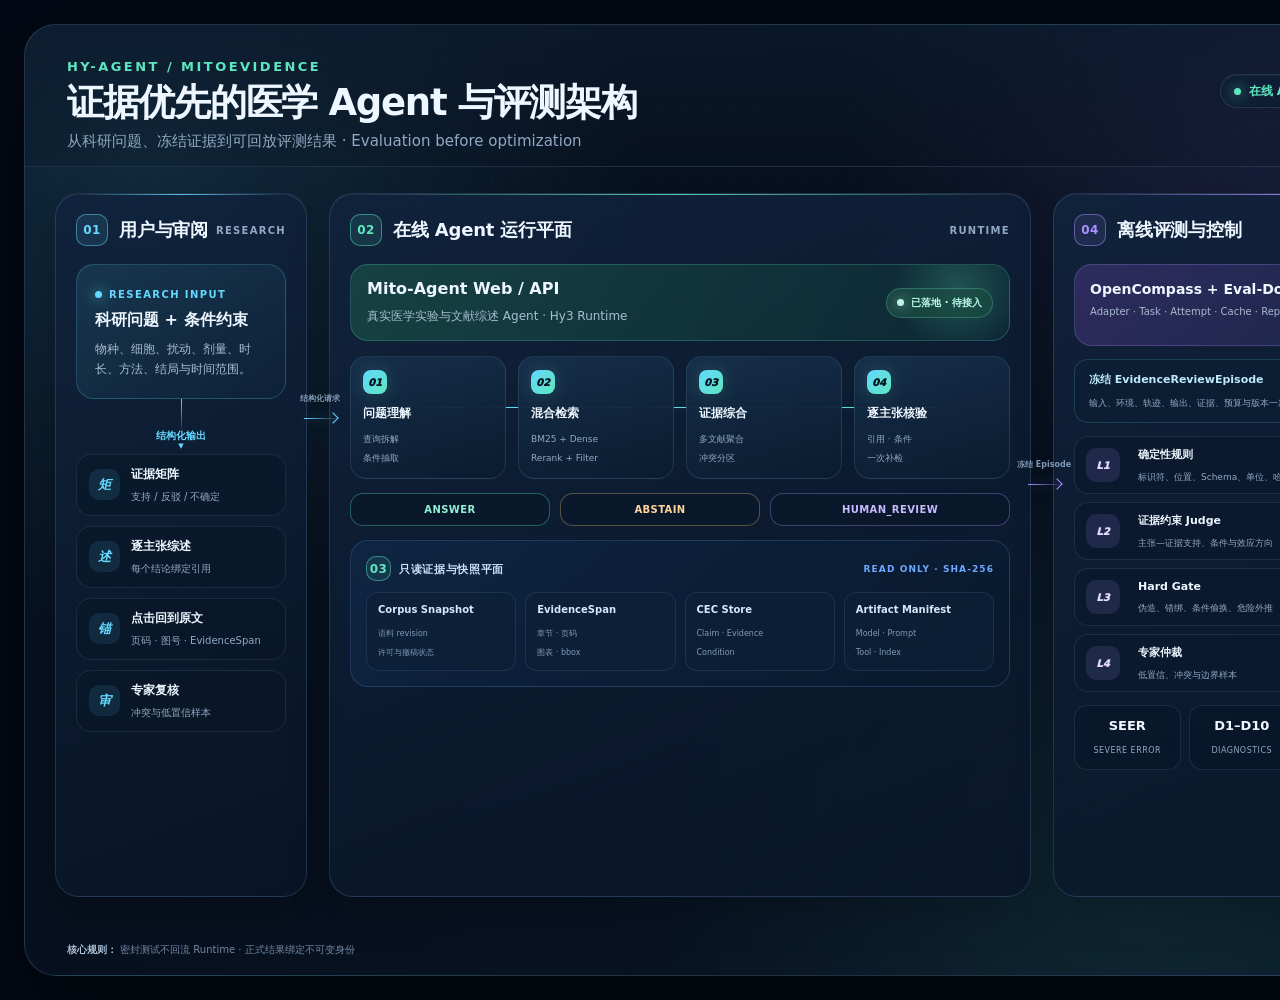
==== assets/mitoevidence-architecture.html @ 4357b8c9 "docs: redesign architecture visual and condense delivery plan" ====
<!doctype html>
<html lang="zh-CN">
<head>
  <meta charset="utf-8" />
  <meta name="viewport" content="width=device-width, initial-scale=1" />
  <title>MitoEvidence Architecture</title>
  <style>
    :root {
      --bg: #06101f;
      --panel: rgba(14, 29, 52, .88);
      --panel-strong: rgba(17, 37, 65, .96);
      --line: rgba(160, 191, 232, .16);
      --text: #eef7ff;
      --muted: #91a9c4;
      --cyan: #64d8ff;
      --blue: #6ea8ff;
      --mint: #5ee6be;
      --violet: #a990ff;
      --amber: #ffc778;
      --rose: #ff8ca1;
    }

    * { box-sizing: border-box; }

    html, body {
      width: 100%;
      min-width: 1200px;
      min-height: 900px;
      margin: 0;
      color: var(--text);
      background: #030914;
      font-family: Inter, ui-sans-serif, system-ui, -apple-system, BlinkMacSystemFont,
        "Segoe UI", "Microsoft YaHei", "PingFang SC", sans-serif;
    }

    body {
      display: grid;
      place-items: center;
      padding: 24px;
    }

    .canvas {
      position: relative;
      width: 1552px;
      height: 952px;
      overflow: hidden;
      border: 1px solid rgba(150, 192, 235, .18);
      border-radius: 32px;
      background:
        radial-gradient(circle at 8% 12%, rgba(90, 220, 255, .12), transparent 30%),
        radial-gradient(circle at 80% 8%, rgba(160, 129, 255, .13), transparent 28%),
        radial-gradient(circle at 72% 92%, rgba(72, 220, 175, .09), transparent 34%),
        linear-gradient(145deg, #071323 0%, #07101e 48%, #091628 100%);
      box-shadow: 0 32px 90px rgba(0, 0, 0, .52), inset 0 1px 0 rgba(255,255,255,.04);
      isolation: isolate;
    }

    .canvas::before {
      position: absolute;
      inset: 0;
      z-index: -1;
      content: "";
      opacity: .35;
      background-image: radial-gradient(rgba(157, 191, 225, .22) .8px, transparent .8px);
      background-size: 24px 24px;
      mask-image: linear-gradient(to bottom, black, transparent 88%);
    }

    .topbar {
      height: 142px;
      padding: 34px 42px 26px;
      display: flex;
      align-items: flex-start;
      justify-content: space-between;
      border-bottom: 1px solid rgba(151, 188, 228, .13);
      background: linear-gradient(180deg, rgba(12, 26, 46, .72), rgba(7, 16, 29, .22));
    }

    .eyebrow {
      margin-bottom: 8px;
      color: var(--mint);
      font-size: 13px;
      font-weight: 800;
      letter-spacing: .19em;
      text-transform: uppercase;
    }

    h1 {
      margin: 0;
      font-size: 37px;
      line-height: 1.12;
      letter-spacing: -.035em;
    }

    .subtitle {
      margin-top: 9px;
      color: var(--muted);
      font-size: 15px;
    }

    .header-meta {
      display: flex;
      align-items: center;
      gap: 10px;
      padding-top: 15px;
    }

    .chip {
      display: inline-flex;
      align-items: center;
      gap: 8px;
      height: 34px;
      padding: 0 13px;
      border: 1px solid rgba(142, 184, 225, .17);
      border-radius: 999px;
      color: #c6d7e9;
      background: rgba(14, 31, 54, .68);
      font-size: 12px;
      font-weight: 700;
      box-shadow: inset 0 1px 0 rgba(255,255,255,.04);
    }

    .dot {
      width: 7px;
      height: 7px;
      border-radius: 50%;
      background: currentColor;
      box-shadow: 0 0 14px currentColor;
    }

    .layout {
      position: relative;
      display: grid;
      grid-template-columns: 252px 702px 492px;
      gap: 22px;
      height: 740px;
      padding: 26px 30px 0;
    }

    .plane {
      position: relative;
      min-width: 0;
      height: 704px;
      padding: 20px;
      border: 1px solid rgba(150, 191, 233, .16);
      border-radius: 24px;
      background: linear-gradient(160deg, rgba(17, 35, 61, .9), rgba(9, 22, 40, .82));
      box-shadow: inset 0 1px 0 rgba(255,255,255,.04), 0 18px 40px rgba(0,0,0,.18);
    }

    .plane::before {
      position: absolute;
      top: 0;
      left: 22px;
      right: 22px;
      height: 1px;
      content: "";
      background: linear-gradient(90deg, transparent, var(--accent), transparent);
      opacity: .85;
    }

    .plane-head {
      display: flex;
      align-items: center;
      justify-content: space-between;
      margin-bottom: 18px;
    }

    .plane-title {
      display: flex;
      align-items: center;
      gap: 11px;
    }

    .plane-no {
      display: grid;
      place-items: center;
      width: 32px;
      height: 32px;
      border: 1px solid color-mix(in srgb, var(--accent) 48%, transparent);
      border-radius: 10px;
      color: var(--accent);
      background: color-mix(in srgb, var(--accent) 10%, transparent);
      font-size: 12px;
      font-weight: 900;
      letter-spacing: .03em;
    }

    .plane h2 {
      margin: 0;
      font-size: 18px;
      letter-spacing: -.01em;
    }

    .plane-label {
      color: var(--muted);
      font-size: 10px;
      font-weight: 800;
      letter-spacing: .13em;
      text-transform: uppercase;
    }

    .user-plane { --accent: var(--cyan); }
    .runtime-plane { --accent: var(--mint); }
    .eval-plane { --accent: var(--violet); }

    .question-card {
      padding: 18px;
      border: 1px solid rgba(101, 215, 255, .22);
      border-radius: 18px;
      background: linear-gradient(145deg, rgba(29, 68, 91, .62), rgba(14, 35, 57, .68));
    }

    .mini-label {
      display: inline-flex;
      align-items: center;
      gap: 7px;
      margin-bottom: 10px;
      color: var(--cyan);
      font-size: 10px;
      font-weight: 900;
      letter-spacing: .14em;
      text-transform: uppercase;
    }

    .question-card h3,
    .banner h3 {
      margin: 0 0 8px;
      font-size: 16px;
    }

    .question-card p,
    .banner p {
      margin: 0;
      color: #a9bdd1;
      font-size: 12px;
      line-height: 1.7;
    }

    .down-flow {
      display: flex;
      flex-direction: column;
      align-items: center;
      height: 55px;
      color: var(--cyan);
      font-size: 10px;
      font-weight: 800;
    }

    .down-flow::before {
      width: 1px;
      height: 35px;
      content: "";
      background: linear-gradient(var(--cyan), rgba(100,216,255,.12));
    }

    .down-flow::after {
      content: "▼";
      transform: translateY(-3px) scale(.7);
    }

    .review-list {
      display: grid;
      gap: 10px;
    }

    .review-item {
      display: flex;
      align-items: center;
      gap: 11px;
      min-height: 60px;
      padding: 11px 12px;
      border: 1px solid rgba(145, 179, 213, .13);
      border-radius: 15px;
      background: rgba(8, 22, 39, .55);
    }

    .review-icon {
      display: grid;
      place-items: center;
      flex: 0 0 31px;
      width: 31px;
      height: 31px;
      border-radius: 10px;
      color: var(--cyan);
      background: rgba(100, 216, 255, .1);
      font-size: 13px;
      font-weight: 900;
    }

    .review-item strong {
      display: block;
      margin-bottom: 2px;
      font-size: 12px;
    }

    .review-item span {
      color: var(--muted);
      font-size: 10px;
    }

    .banner {
      position: relative;
      display: flex;
      align-items: center;
      justify-content: space-between;
      min-height: 76px;
      padding: 14px 16px;
      overflow: hidden;
      border: 1px solid rgba(92, 230, 189, .23);
      border-radius: 18px;
      background: linear-gradient(120deg, rgba(26, 80, 71, .7), rgba(14, 43, 55, .72));
    }

    .banner::after {
      position: absolute;
      top: -45px;
      right: -20px;
      width: 140px;
      height: 140px;
      border-radius: 50%;
      content: "";
      background: radial-gradient(circle, rgba(94, 230, 190, .22), transparent 66%);
    }

    .status {
      position: relative;
      z-index: 1;
      display: inline-flex;
      align-items: center;
      gap: 7px;
      padding: 7px 10px;
      border: 1px solid rgba(119, 244, 207, .25);
      border-radius: 999px;
      color: #baf8e5;
      background: rgba(28, 78, 65, .64);
      font-size: 10px;
      font-weight: 800;
    }

    .pipeline {
      position: relative;
      display: grid;
      grid-template-columns: repeat(4, 1fr);
      gap: 12px;
      margin-top: 15px;
    }

    .pipeline::before {
      position: absolute;
      top: 51px;
      left: 11%;
      right: 11%;
      height: 1px;
      z-index: 0;
      content: "";
      background: linear-gradient(90deg, var(--cyan), var(--mint));
      box-shadow: 0 0 12px rgba(94, 230, 190, .25);
    }

    .step {
      position: relative;
      z-index: 1;
      min-height: 106px;
      padding: 13px 12px;
      border: 1px solid rgba(143, 187, 220, .15);
      border-radius: 16px;
      background: linear-gradient(165deg, rgba(23, 47, 75, .96), rgba(10, 28, 47, .98));
      text-align: left;
    }

    .step-no {
      display: grid;
      place-items: center;
      width: 24px;
      height: 24px;
      margin-bottom: 11px;
      border-radius: 8px;
      color: #051522;
      background: linear-gradient(135deg, var(--cyan), var(--mint));
      font-size: 10px;
      font-weight: 950;
      box-shadow: 0 0 18px rgba(94, 230, 190, .2);
    }

    .step strong {
      display: block;
      margin-bottom: 5px;
      font-size: 12px;
    }

    .step span {
      color: var(--muted);
      font-size: 9px;
      line-height: 1.45;
    }

    .decision {
      display: grid;
      grid-template-columns: 1fr 1fr 1.2fr;
      gap: 10px;
      margin: 14px 0;
    }

    .decision-card {
      padding: 10px 11px;
      border: 1px solid rgba(144, 181, 217, .14);
      border-radius: 13px;
      color: #dceafb;
      background: rgba(8, 23, 40, .66);
      font-size: 10px;
      font-weight: 900;
      letter-spacing: .04em;
      text-align: center;
    }

    .decision-card.answer { border-color: rgba(94, 230, 190, .34); color: #93f1d3; }
    .decision-card.abstain { border-color: rgba(255, 199, 120, .32); color: #ffd59b; }
    .decision-card.review { border-color: rgba(169, 144, 255, .34); color: #c9b9ff; }

    .evidence-shelf {
      position: relative;
      padding: 15px;
      border: 1px solid rgba(111, 169, 255, .2);
      border-radius: 18px;
      background: linear-gradient(140deg, rgba(15, 38, 68, .88), rgba(9, 25, 45, .92));
    }

    .shelf-head {
      display: flex;
      align-items: center;
      justify-content: space-between;
      margin-bottom: 11px;
    }

    .shelf-head strong {
      color: #cfe2fa;
      font-size: 11px;
      letter-spacing: .06em;
    }

    .readonly {
      color: var(--blue);
      font-size: 9px;
      font-weight: 900;
      letter-spacing: .12em;
    }

    .evidence-grid {
      display: grid;
      grid-template-columns: repeat(4, 1fr);
      gap: 9px;
    }

    .evidence-item {
      min-height: 74px;
      padding: 11px;
      border: 1px solid rgba(114, 166, 236, .14);
      border-radius: 12px;
      background: rgba(14, 32, 55, .7);
    }

    .evidence-item b {
      display: block;
      margin-bottom: 6px;
      color: #d7e7fb;
      font-size: 10px;
    }

    .evidence-item span {
      color: #7f9ab7;
      font-size: 8px;
      line-height: 1.45;
    }

    .platform-banner {
      min-height: 82px;
      padding: 14px 15px;
      border: 1px solid rgba(169, 144, 255, .25);
      border-radius: 18px;
      background: linear-gradient(135deg, rgba(68, 52, 120, .6), rgba(23, 39, 69, .75));
    }

    .platform-banner .row {
      display: flex;
      align-items: center;
      justify-content: space-between;
      gap: 10px;
    }

    .platform-banner h3 {
      margin: 0 0 7px;
      font-size: 14px;
    }

    .platform-banner p {
      margin: 0;
      color: #a8b8ce;
      font-size: 10px;
    }

    .platform-status {
      padding: 6px 9px;
      border: 1px solid rgba(190, 174, 255, .25);
      border-radius: 999px;
      color: #d4caff;
      background: rgba(82, 61, 135, .45);
      font-size: 9px;
      font-weight: 900;
      white-space: nowrap;
    }

    .episode {
      position: relative;
      margin: 13px 0;
      padding: 12px 14px;
      border: 1px solid rgba(104, 216, 255, .18);
      border-radius: 14px;
      background: rgba(10, 30, 50, .7);
    }

    .episode strong {
      display: block;
      margin-bottom: 4px;
      color: #beeaff;
      font-size: 11px;
    }

    .episode span {
      color: var(--muted);
      font-size: 9px;
    }

    .layers {
      display: grid;
      gap: 8px;
    }

    .layer {
      display: grid;
      grid-template-columns: 42px 1fr auto;
      align-items: center;
      gap: 10px;
      min-height: 58px;
      padding: 9px 11px;
      border: 1px solid rgba(153, 180, 218, .13);
      border-radius: 14px;
      background: rgba(10, 25, 45, .7);
    }

    .layer-code {
      display: grid;
      place-items: center;
      width: 34px;
      height: 34px;
      border-radius: 10px;
      color: #e2d9ff;
      background: rgba(169, 144, 255, .13);
      font-size: 10px;
      font-weight: 950;
    }

    .layer strong {
      display: block;
      margin-bottom: 3px;
      font-size: 11px;
    }

    .layer span {
      color: var(--muted);
      font-size: 9px;
    }

    .layer-tag {
      color: #a990ff !important;
      font-size: 8px !important;
      font-weight: 900;
      letter-spacing: .08em;
      text-transform: uppercase;
    }

    .metrics {
      display: grid;
      grid-template-columns: repeat(4, 1fr);
      gap: 8px;
      margin-top: 13px;
    }

    .metric {
      padding: 12px 7px;
      border: 1px solid rgba(151, 189, 228, .13);
      border-radius: 13px;
      background: rgba(8, 22, 39, .62);
      text-align: center;
    }

    .metric b {
      display: block;
      margin-bottom: 5px;
      color: #f1f7ff;
      font-size: 13px;
    }

    .metric span {
      color: var(--muted);
      font-size: 8px;
      text-transform: uppercase;
      letter-spacing: .06em;
    }

    .bridge {
      position: absolute;
      z-index: 4;
      width: 32px;
      height: 1px;
      background: linear-gradient(90deg, var(--bridge), rgba(255,255,255,.08));
      box-shadow: 0 0 12px color-mix(in srgb, var(--bridge) 42%, transparent);
    }

    .bridge::after {
      position: absolute;
      top: -4px;
      right: -1px;
      width: 7px;
      height: 7px;
      content: "";
      border-top: 1px solid var(--bridge);
      border-right: 1px solid var(--bridge);
      transform: rotate(45deg);
    }

    .bridge span {
      position: absolute;
      top: -25px;
      left: 50%;
      color: #8199b4;
      font-size: 8px;
      font-weight: 800;
      white-space: nowrap;
      transform: translateX(-50%);
    }

    .bridge-a { --bridge: var(--cyan); left: 279px; top: 251px; }
    .bridge-b { --bridge: var(--violet); left: 1003px; top: 317px; }

    .footer {
      position: absolute;
      left: 42px;
      right: 42px;
      bottom: 18px;
      display: flex;
      align-items: center;
      justify-content: space-between;
      color: #718aa6;
      font-size: 10px;
    }

    .footer strong { color: #abc1d8; font-weight: 800; }
  </style>
</head>
<body>
  <section class="canvas" aria-label="MitoEvidence 四平面总体架构图">
    <header class="topbar">
      <div>
        <div class="eyebrow">Hy-Agent / MitoEvidence</div>
        <h1>证据优先的医学 Agent 与评测架构</h1>
        <div class="subtitle">从科研问题、冻结证据到可回放评测结果 · Evaluation before optimization</div>
      </div>
      <div class="header-meta" aria-label="架构图图例">
        <span class="chip" style="color: var(--mint)"><i class="dot"></i>在线 Agent</span>
        <span class="chip" style="color: var(--blue)"><i class="dot"></i>冻结证据</span>
        <span class="chip" style="color: var(--violet)"><i class="dot"></i>离线评估</span>
      </div>
    </header>

    <main class="layout">
      <section class="plane user-plane">
        <div class="plane-head">
          <div class="plane-title"><span class="plane-no">01</span><h2>用户与审阅</h2></div>
          <span class="plane-label">Research</span>
        </div>

        <article class="question-card">
          <div class="mini-label"><i class="dot"></i>Research Input</div>
          <h3>科研问题 + 条件约束</h3>
          <p>物种、细胞、扰动、剂量、时长、方法、结局与时间范围。</p>
        </article>

        <div class="down-flow">结构化输出</div>

        <div class="review-list">
          <article class="review-item"><i class="review-icon">矩</i><div><strong>证据矩阵</strong><span>支持 / 反驳 / 不确定</span></div></article>
          <article class="review-item"><i class="review-icon">述</i><div><strong>逐主张综述</strong><span>每个结论绑定引用</span></div></article>
          <article class="review-item"><i class="review-icon">锚</i><div><strong>点击回到原文</strong><span>页码 · 图号 · EvidenceSpan</span></div></article>
          <article class="review-item"><i class="review-icon">审</i><div><strong>专家复核</strong><span>冲突与低置信样本</span></div></article>
        </div>
      </section>

      <section class="plane runtime-plane">
        <div class="plane-head">
          <div class="plane-title"><span class="plane-no">02</span><h2>在线 Agent 运行平面</h2></div>
          <span class="plane-label">Runtime</span>
        </div>

        <article class="banner">
          <div><h3>Mito-Agent Web / API</h3><p>真实医学实验与文献综述 Agent · Hy3 Runtime</p></div>
          <span class="status"><i class="dot"></i>已落地 · 待接入</span>
        </article>

        <div class="pipeline">
          <article class="step"><i class="step-no">01</i><strong>问题理解</strong><span>查询拆解<br/>条件抽取</span></article>
          <article class="step"><i class="step-no">02</i><strong>混合检索</strong><span>BM25 + Dense<br/>Rerank + Filter</span></article>
          <article class="step"><i class="step-no">03</i><strong>证据综合</strong><span>多文献聚合<br/>冲突分区</span></article>
          <article class="step"><i class="step-no">04</i><strong>逐主张核验</strong><span>引用 · 条件<br/>一次补检</span></article>
        </div>

        <div class="decision">
          <div class="decision-card answer">ANSWER</div>
          <div class="decision-card abstain">ABSTAIN</div>
          <div class="decision-card review">HUMAN_REVIEW</div>
        </div>

        <section class="evidence-shelf">
          <div class="shelf-head"><strong><span class="plane-no" style="display:inline-grid;width:25px;height:25px;margin-right:8px">03</span>只读证据与快照平面</strong><span class="readonly">READ ONLY · SHA-256</span></div>
          <div class="evidence-grid">
            <article class="evidence-item"><b>Corpus Snapshot</b><span>语料 revision<br/>许可与撤稿状态</span></article>
            <article class="evidence-item"><b>EvidenceSpan</b><span>章节 · 页码<br/>图表 · bbox</span></article>
            <article class="evidence-item"><b>CEC Store</b><span>Claim · Evidence<br/>Condition</span></article>
            <article class="evidence-item"><b>Artifact Manifest</b><span>Model · Prompt<br/>Tool · Index</span></article>
          </div>
        </section>
      </section>

      <section class="plane eval-plane">
        <div class="plane-head">
          <div class="plane-title"><span class="plane-no">04</span><h2>离线评测与控制</h2></div>
          <span class="plane-label">Evaluation</span>
        </div>

        <article class="platform-banner">
          <div class="row"><h3>OpenCompass + Eval-Dominator</h3><span class="platform-status">平台已构建</span></div>
          <p>Adapter · Task · Attempt · Cache · Report</p>
        </article>

        <article class="episode"><strong>冻结 EvidenceReviewEpisode</strong><span>输入、环境、轨迹、输出、证据、预算与版本一次性封存</span></article>

        <div class="layers">
          <article class="layer"><i class="layer-code">L1</i><div><strong>确定性规则</strong><span>标识符、位置、Schema、单位、哈希</span></div><span class="layer-tag">Rules</span></article>
          <article class="layer"><i class="layer-code">L2</i><div><strong>证据约束 Judge</strong><span>主张—证据支持、条件与效应方向</span></div><span class="layer-tag">Judge</span></article>
          <article class="layer"><i class="layer-code">L3</i><div><strong>Hard Gate</strong><span>伪造、错绑、条件偷换、危险外推</span></div><span class="layer-tag">Gate</span></article>
          <article class="layer"><i class="layer-code">L4</i><div><strong>专家仲裁</strong><span>低置信、冲突与边界样本</span></div><span class="layer-tag">Expert</span></article>
        </div>

        <div class="metrics">
          <article class="metric"><b>SEER</b><span>Severe Error</span></article>
          <article class="metric"><b>D1–D10</b><span>Diagnostics</span></article>
          <article class="metric"><b>PASS</b><span>Gate Status</span></article>
          <article class="metric"><b>Cost</b><span>Token · Time</span></article>
        </div>
      </section>

      <div class="bridge bridge-a"><span>结构化请求</span></div>
      <div class="bridge bridge-b"><span>冻结 Episode</span></div>
    </main>

    <footer class="footer"><span><strong>核心规则：</strong> 密封测试不回流 Runtime · 正式结果绑定不可变身份</span><span>MitoEvidence Architecture · V1.1</span></footer>
  </section>
</body>
</html>
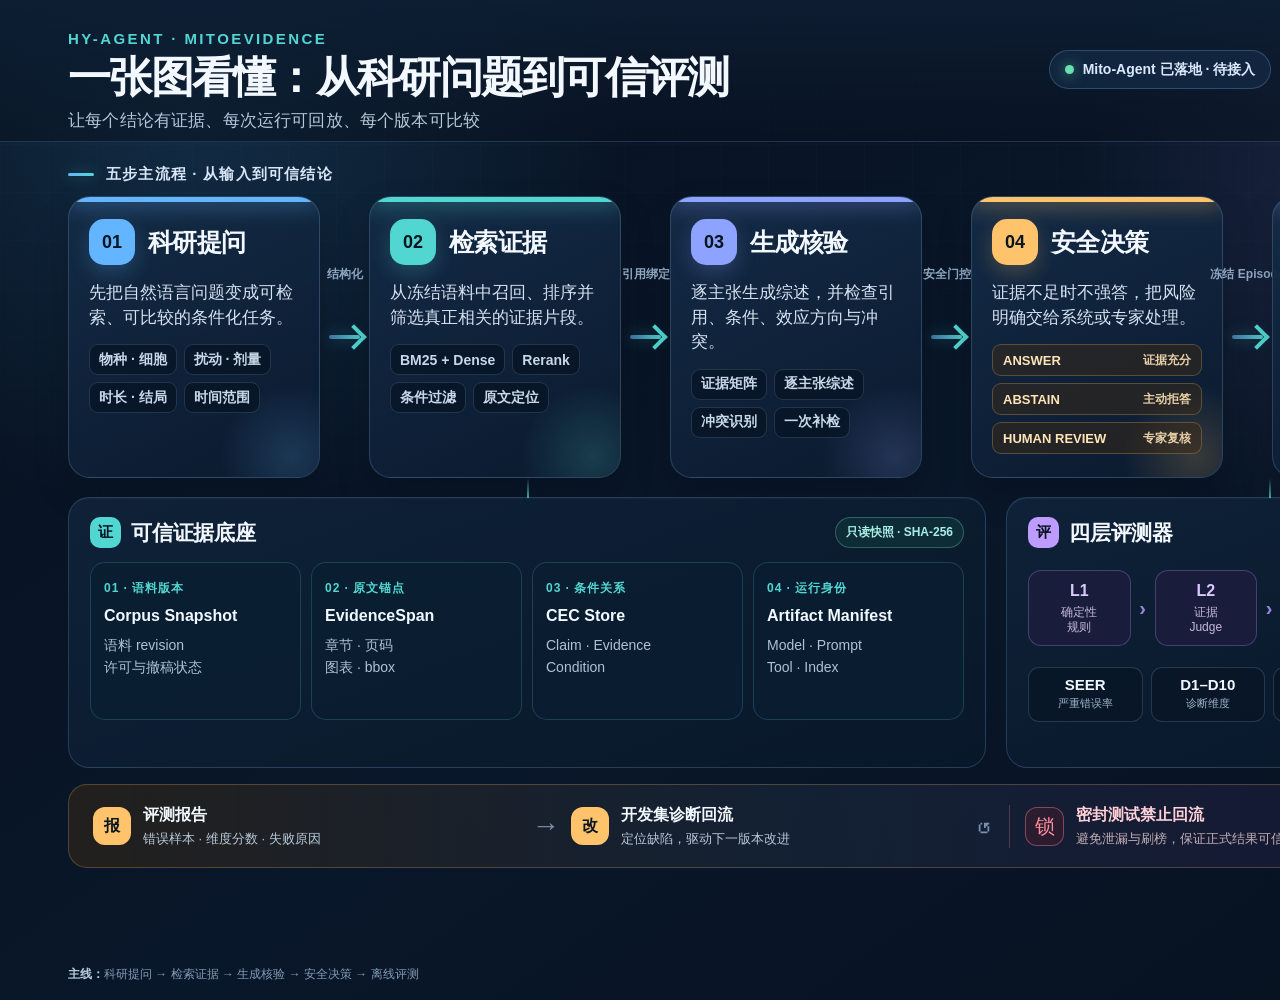
==== commit 26445d17: "docs: simplify architecture into a five-step visual flow" ====
--- a/assets/mitoevidence-architecture.html
+++ b/assets/mitoevidence-architecture.html
@@ -3,55 +3,45 @@
 <head>
   <meta charset="utf-8" />
   <meta name="viewport" content="width=device-width, initial-scale=1" />
-  <title>MitoEvidence Architecture</title>
+  <title>MitoEvidence 五步可信闭环</title>
   <style>
     :root {
-      --bg: #06101f;
-      --panel: rgba(14, 29, 52, .88);
-      --panel-strong: rgba(17, 37, 65, .96);
-      --line: rgba(160, 191, 232, .16);
-      --text: #eef7ff;
-      --muted: #91a9c4;
-      --cyan: #64d8ff;
-      --blue: #6ea8ff;
-      --mint: #5ee6be;
-      --violet: #a990ff;
-      --amber: #ffc778;
-      --rose: #ff8ca1;
+      --bg: #07111f;
+      --surface: #0d1c30;
+      --line: #27415f;
+      --text: #f3f8ff;
+      --muted: #b5c6da;
+      --blue: #64b5ff;
+      --cyan: #51d6d1;
+      --indigo: #8ea2ff;
+      --amber: #ffc46b;
+      --violet: #bd9bff;
+      --green: #68e0ad;
+      --danger: #ff8d9d;
     }
 
     * { box-sizing: border-box; }
 
-    html, body {
-      width: 100%;
-      min-width: 1200px;
-      min-height: 900px;
+    html,
+    body {
+      width: 1600px;
+      height: 1000px;
       margin: 0;
+      overflow: hidden;
       color: var(--text);
-      background: #030914;
-      font-family: Inter, ui-sans-serif, system-ui, -apple-system, BlinkMacSystemFont,
-        "Segoe UI", "Microsoft YaHei", "PingFang SC", sans-serif;
-    }
-
-    body {
-      display: grid;
-      place-items: center;
-      padding: 24px;
+      background: var(--bg);
+      font-family: "Segoe UI", "Microsoft YaHei", "PingFang SC", Arial, sans-serif;
     }
 
     .canvas {
       position: relative;
-      width: 1552px;
-      height: 952px;
+      width: 1600px;
+      height: 1000px;
       overflow: hidden;
-      border: 1px solid rgba(150, 192, 235, .18);
-      border-radius: 32px;
       background:
-        radial-gradient(circle at 8% 12%, rgba(90, 220, 255, .12), transparent 30%),
-        radial-gradient(circle at 80% 8%, rgba(160, 129, 255, .13), transparent 28%),
-        radial-gradient(circle at 72% 92%, rgba(72, 220, 175, .09), transparent 34%),
-        linear-gradient(145deg, #071323 0%, #07101e 48%, #091628 100%);
-      box-shadow: 0 32px 90px rgba(0, 0, 0, .52), inset 0 1px 0 rgba(255,255,255,.04);
+        radial-gradient(circle at 12% 8%, rgba(75, 183, 255, .17), transparent 26%),
+        radial-gradient(circle at 91% 20%, rgba(189, 155, 255, .13), transparent 23%),
+        linear-gradient(145deg, #07111f 0%, #09172a 52%, #07111f 100%);
       isolation: isolate;
     }
 
@@ -60,524 +50,396 @@
       inset: 0;
       z-index: -1;
       content: "";
-      opacity: .35;
-      background-image: radial-gradient(rgba(157, 191, 225, .22) .8px, transparent .8px);
-      background-size: 24px 24px;
-      mask-image: linear-gradient(to bottom, black, transparent 88%);
-    }
-
-    .topbar {
+      opacity: .2;
+      background-image:
+        linear-gradient(rgba(124, 162, 205, .12) 1px, transparent 1px),
+        linear-gradient(90deg, rgba(124, 162, 205, .12) 1px, transparent 1px);
+      background-size: 48px 48px;
+      mask-image: linear-gradient(to bottom, #000 0%, transparent 72%);
+    }
+
+    header {
       height: 142px;
-      padding: 34px 42px 26px;
+      padding: 30px 68px 24px;
       display: flex;
       align-items: flex-start;
       justify-content: space-between;
-      border-bottom: 1px solid rgba(151, 188, 228, .13);
-      background: linear-gradient(180deg, rgba(12, 26, 46, .72), rgba(7, 16, 29, .22));
+      border-bottom: 1px solid rgba(111, 151, 196, .2);
+      background: linear-gradient(180deg, rgba(13, 29, 50, .94), rgba(7, 17, 31, .55));
     }
 
     .eyebrow {
-      margin-bottom: 8px;
-      color: var(--mint);
-      font-size: 13px;
+      margin-bottom: 6px;
+      color: var(--cyan);
+      font-size: 15px;
       font-weight: 800;
-      letter-spacing: .19em;
-      text-transform: uppercase;
+      letter-spacing: .16em;
     }
 
     h1 {
       margin: 0;
-      font-size: 37px;
+      font-size: 43px;
       line-height: 1.12;
-      letter-spacing: -.035em;
+      letter-spacing: -.04em;
     }
 
     .subtitle {
-      margin-top: 9px;
+      margin-top: 8px;
       color: var(--muted);
+      font-size: 17px;
+      letter-spacing: .01em;
+    }
+
+    .status-group {
+      display: flex;
+      gap: 10px;
+      padding-top: 20px;
+    }
+
+    .status {
+      display: inline-flex;
+      align-items: center;
+      gap: 9px;
+      height: 39px;
+      padding: 0 15px;
+      border: 1px solid rgba(124, 165, 211, .3);
+      border-radius: 999px;
+      color: #dceaff;
+      background: rgba(18, 39, 65, .9);
+      font-size: 14px;
+      font-weight: 700;
+      white-space: nowrap;
+    }
+
+    .status i {
+      width: 9px;
+      height: 9px;
+      border-radius: 50%;
+      background: var(--green);
+      box-shadow: 0 0 14px rgba(104, 224, 173, .72);
+    }
+
+    main { padding: 18px 68px 0; }
+
+    .section-kicker {
+      display: flex;
+      align-items: center;
+      gap: 12px;
+      height: 29px;
+      color: #d8e6f7;
       font-size: 15px;
-    }
-
-    .header-meta {
-      display: flex;
-      align-items: center;
-      gap: 10px;
-      padding-top: 15px;
-    }
-
-    .chip {
+      font-weight: 800;
+      letter-spacing: .08em;
+    }
+
+    .section-kicker::before {
+      width: 26px;
+      height: 3px;
+      border-radius: 999px;
+      content: "";
+      background: linear-gradient(90deg, var(--blue), var(--cyan));
+      box-shadow: 0 0 15px rgba(81, 214, 209, .42);
+    }
+
+    .flow {
+      display: grid;
+      grid-template-columns: 252px 49px 252px 49px 252px 49px 252px 49px 252px;
+      align-items: stretch;
+      width: 1464px;
+      height: 282px;
+      margin-top: 7px;
+    }
+
+    .stage {
+      --accent: var(--blue);
+      position: relative;
+      min-width: 0;
+      overflow: hidden;
+      padding: 22px 20px 18px;
+      border: 1px solid rgba(120, 160, 204, .28);
+      border-radius: 22px;
+      background: linear-gradient(155deg, rgba(20, 43, 70, .97), rgba(11, 27, 47, .98));
+      box-shadow: 0 16px 35px rgba(0, 0, 0, .18), inset 0 1px 0 rgba(255, 255, 255, .05);
+    }
+
+    .stage::before {
+      position: absolute;
+      top: 0;
+      left: 0;
+      right: 0;
+      height: 5px;
+      content: "";
+      background: var(--accent);
+      box-shadow: 0 0 22px var(--accent);
+    }
+
+    .stage::after {
+      position: absolute;
+      right: -48px;
+      bottom: -55px;
+      width: 150px;
+      height: 150px;
+      border-radius: 50%;
+      content: "";
+      background: radial-gradient(circle, color-mix(in srgb, var(--accent) 18%, transparent), transparent 68%);
+    }
+
+    .stage-1 { --accent: var(--blue); }
+    .stage-2 { --accent: var(--cyan); }
+    .stage-3 { --accent: var(--indigo); }
+    .stage-4 { --accent: var(--amber); }
+    .stage-5 { --accent: var(--violet); }
+
+    .stage-head {
+      position: relative;
+      z-index: 1;
+      display: flex;
+      align-items: center;
+      gap: 13px;
+      margin-bottom: 16px;
+    }
+
+    .stage-no {
+      display: grid;
+      place-items: center;
+      flex: 0 0 46px;
+      width: 46px;
+      height: 46px;
+      border: 1px solid color-mix(in srgb, var(--accent) 62%, transparent);
+      border-radius: 15px;
+      color: #071421;
+      background: var(--accent);
+      font-size: 18px;
+      font-weight: 900;
+      box-shadow: 0 8px 20px color-mix(in srgb, var(--accent) 22%, transparent);
+    }
+
+    .stage h2 {
+      margin: 0;
+      font-size: 25px;
+      line-height: 1.16;
+      letter-spacing: -.025em;
+    }
+
+    .stage p {
+      position: relative;
+      z-index: 1;
+      min-height: 48px;
+      margin: 0 0 14px;
+      color: #d6e2f1;
+      font-size: 17px;
+      line-height: 1.45;
+    }
+
+    .tags {
+      position: relative;
+      z-index: 1;
+      display: flex;
+      flex-wrap: wrap;
+      gap: 7px;
+    }
+
+    .tag {
       display: inline-flex;
       align-items: center;
-      gap: 8px;
-      height: 34px;
-      padding: 0 13px;
-      border: 1px solid rgba(142, 184, 225, .17);
+      min-height: 31px;
+      padding: 5px 9px;
+      border: 1px solid rgba(145, 177, 211, .2);
+      border-radius: 9px;
+      color: #c8d8ea;
+      background: rgba(5, 18, 33, .64);
+      font-size: 14px;
+      font-weight: 650;
+    }
+
+    .decision-grid {
+      position: relative;
+      z-index: 1;
+      display: grid;
+      gap: 7px;
+    }
+
+    .decision {
+      display: flex;
+      align-items: center;
+      justify-content: space-between;
+      height: 32px;
+      padding: 0 10px;
+      border: 1px solid rgba(255, 196, 107, .25);
+      border-radius: 9px;
+      color: #ffe4b7;
+      background: rgba(67, 44, 18, .42);
+      font-size: 13px;
+      font-weight: 850;
+    }
+
+    .decision span { color: #e9d0a8; font-size: 12px; font-weight: 600; }
+
+    .arrow {
+      position: relative;
+      display: flex;
+      align-items: center;
+      justify-content: center;
+    }
+
+    .arrow::before {
+      width: 31px;
+      height: 4px;
       border-radius: 999px;
-      color: #c6d7e9;
-      background: rgba(14, 31, 54, .68);
+      content: "";
+      background: linear-gradient(90deg, rgba(103, 182, 255, .55), rgba(81, 214, 209, .95));
+      box-shadow: 0 0 15px rgba(81, 214, 209, .38);
+    }
+
+    .arrow::after {
+      position: absolute;
+      right: 6px;
+      width: 14px;
+      height: 14px;
+      border-top: 4px solid var(--cyan);
+      border-right: 4px solid var(--cyan);
+      content: "";
+      transform: rotate(45deg);
+    }
+
+    .arrow span {
+      position: absolute;
+      top: 70px;
+      left: 50%;
+      color: #8fa7c1;
       font-size: 12px;
       font-weight: 700;
-      box-shadow: inset 0 1px 0 rgba(255,255,255,.04);
-    }
-
-    .dot {
-      width: 7px;
-      height: 7px;
-      border-radius: 50%;
-      background: currentColor;
-      box-shadow: 0 0 14px currentColor;
-    }
-
-    .layout {
-      position: relative;
-      display: grid;
-      grid-template-columns: 252px 702px 492px;
-      gap: 22px;
-      height: 740px;
-      padding: 26px 30px 0;
-    }
-
-    .plane {
-      position: relative;
-      min-width: 0;
-      height: 704px;
-      padding: 20px;
-      border: 1px solid rgba(150, 191, 233, .16);
-      border-radius: 24px;
-      background: linear-gradient(160deg, rgba(17, 35, 61, .9), rgba(9, 22, 40, .82));
-      box-shadow: inset 0 1px 0 rgba(255,255,255,.04), 0 18px 40px rgba(0,0,0,.18);
-    }
-
-    .plane::before {
+      white-space: nowrap;
+      transform: translateX(-50%);
+    }
+
+    .support {
+      display: grid;
+      grid-template-columns: 918px 526px;
+      gap: 20px;
+      height: 271px;
+      margin-top: 19px;
+    }
+
+    .support-panel {
+      position: relative;
+      padding: 19px 21px 18px;
+      border: 1px solid rgba(116, 158, 204, .26);
+      border-radius: 21px;
+      background: linear-gradient(160deg, rgba(15, 34, 57, .95), rgba(9, 24, 42, .96));
+      box-shadow: inset 0 1px 0 rgba(255, 255, 255, .04);
+    }
+
+    .support-panel::before {
       position: absolute;
-      top: 0;
-      left: 22px;
-      right: 22px;
-      height: 1px;
+      top: -20px;
+      left: 50%;
+      width: 2px;
+      height: 20px;
       content: "";
-      background: linear-gradient(90deg, transparent, var(--accent), transparent);
-      opacity: .85;
-    }
-
-    .plane-head {
+      background: linear-gradient(to top, rgba(81, 214, 209, .75), transparent);
+    }
+
+    .support-title {
       display: flex;
       align-items: center;
       justify-content: space-between;
-      margin-bottom: 18px;
-    }
-
-    .plane-title {
-      display: flex;
-      align-items: center;
-      gap: 11px;
-    }
-
-    .plane-no {
+      margin-bottom: 14px;
+    }
+
+    .support-title h3 {
+      display: flex;
+      align-items: center;
+      gap: 10px;
+      margin: 0;
+      font-size: 21px;
+      letter-spacing: -.01em;
+    }
+
+    .support-title h3 i {
       display: grid;
       place-items: center;
-      width: 32px;
-      height: 32px;
-      border: 1px solid color-mix(in srgb, var(--accent) 48%, transparent);
-      border-radius: 10px;
-      color: var(--accent);
-      background: color-mix(in srgb, var(--accent) 10%, transparent);
-      font-size: 12px;
-      font-weight: 900;
-      letter-spacing: .03em;
-    }
-
-    .plane h2 {
-      margin: 0;
-      font-size: 18px;
-      letter-spacing: -.01em;
-    }
-
-    .plane-label {
-      color: var(--muted);
-      font-size: 10px;
-      font-weight: 800;
-      letter-spacing: .13em;
-      text-transform: uppercase;
-    }
-
-    .user-plane { --accent: var(--cyan); }
-    .runtime-plane { --accent: var(--mint); }
-    .eval-plane { --accent: var(--violet); }
-
-    .question-card {
-      padding: 18px;
-      border: 1px solid rgba(101, 215, 255, .22);
-      border-radius: 18px;
-      background: linear-gradient(145deg, rgba(29, 68, 91, .62), rgba(14, 35, 57, .68));
-    }
-
-    .mini-label {
-      display: inline-flex;
-      align-items: center;
-      gap: 7px;
-      margin-bottom: 10px;
-      color: var(--cyan);
-      font-size: 10px;
-      font-weight: 900;
-      letter-spacing: .14em;
-      text-transform: uppercase;
-    }
-
-    .question-card h3,
-    .banner h3 {
-      margin: 0 0 8px;
-      font-size: 16px;
-    }
-
-    .question-card p,
-    .banner p {
-      margin: 0;
-      color: #a9bdd1;
-      font-size: 12px;
-      line-height: 1.7;
-    }
-
-    .down-flow {
-      display: flex;
-      flex-direction: column;
-      align-items: center;
-      height: 55px;
-      color: var(--cyan);
-      font-size: 10px;
-      font-weight: 800;
-    }
-
-    .down-flow::before {
-      width: 1px;
-      height: 35px;
-      content: "";
-      background: linear-gradient(var(--cyan), rgba(100,216,255,.12));
-    }
-
-    .down-flow::after {
-      content: "▼";
-      transform: translateY(-3px) scale(.7);
-    }
-
-    .review-list {
-      display: grid;
-      gap: 10px;
-    }
-
-    .review-item {
-      display: flex;
-      align-items: center;
-      gap: 11px;
-      min-height: 60px;
-      padding: 11px 12px;
-      border: 1px solid rgba(145, 179, 213, .13);
-      border-radius: 15px;
-      background: rgba(8, 22, 39, .55);
-    }
-
-    .review-icon {
-      display: grid;
-      place-items: center;
-      flex: 0 0 31px;
       width: 31px;
       height: 31px;
       border-radius: 10px;
+      color: #061321;
+      background: var(--cyan);
+      font-style: normal;
+      font-size: 15px;
+      font-weight: 900;
+    }
+
+    .eval-panel .support-title h3 i { background: var(--violet); }
+
+    .mini-status {
+      padding: 6px 10px;
+      border: 1px solid rgba(111, 202, 192, .34);
+      border-radius: 999px;
+      color: #a8eee5;
+      background: rgba(19, 68, 66, .42);
+      font-size: 12px;
+      font-weight: 800;
+    }
+
+    .evidence-grid {
+      display: grid;
+      grid-template-columns: repeat(4, 1fr);
+      gap: 10px;
+    }
+
+    .evidence-card {
+      min-height: 158px;
+      padding: 15px 13px;
+      border: 1px solid rgba(92, 188, 207, .22);
+      border-radius: 15px;
+      background: rgba(10, 30, 49, .9);
+    }
+
+    .evidence-card b {
+      display: block;
+      margin-bottom: 9px;
+      color: #f1f8ff;
+      font-size: 16px;
+      line-height: 1.25;
+    }
+
+    .evidence-card span {
+      color: #aec2d6;
+      font-size: 14px;
+      line-height: 1.55;
+    }
+
+    .evidence-card em {
+      display: inline-block;
+      margin-bottom: 9px;
       color: var(--cyan);
-      background: rgba(100, 216, 255, .1);
-      font-size: 13px;
-      font-weight: 900;
-    }
-
-    .review-item strong {
-      display: block;
-      margin-bottom: 2px;
+      font-style: normal;
       font-size: 12px;
-    }
-
-    .review-item span {
-      color: var(--muted);
-      font-size: 10px;
-    }
-
-    .banner {
-      position: relative;
-      display: flex;
-      align-items: center;
-      justify-content: space-between;
-      min-height: 76px;
-      padding: 14px 16px;
-      overflow: hidden;
-      border: 1px solid rgba(92, 230, 189, .23);
-      border-radius: 18px;
-      background: linear-gradient(120deg, rgba(26, 80, 71, .7), rgba(14, 43, 55, .72));
-    }
-
-    .banner::after {
-      position: absolute;
-      top: -45px;
-      right: -20px;
-      width: 140px;
-      height: 140px;
-      border-radius: 50%;
-      content: "";
-      background: radial-gradient(circle, rgba(94, 230, 190, .22), transparent 66%);
-    }
-
-    .status {
-      position: relative;
-      z-index: 1;
-      display: inline-flex;
-      align-items: center;
-      gap: 7px;
-      padding: 7px 10px;
-      border: 1px solid rgba(119, 244, 207, .25);
-      border-radius: 999px;
-      color: #baf8e5;
-      background: rgba(28, 78, 65, .64);
-      font-size: 10px;
-      font-weight: 800;
-    }
-
-    .pipeline {
-      position: relative;
-      display: grid;
-      grid-template-columns: repeat(4, 1fr);
-      gap: 12px;
-      margin-top: 15px;
-    }
-
-    .pipeline::before {
-      position: absolute;
-      top: 51px;
-      left: 11%;
-      right: 11%;
-      height: 1px;
-      z-index: 0;
-      content: "";
-      background: linear-gradient(90deg, var(--cyan), var(--mint));
-      box-shadow: 0 0 12px rgba(94, 230, 190, .25);
-    }
-
-    .step {
-      position: relative;
-      z-index: 1;
-      min-height: 106px;
-      padding: 13px 12px;
-      border: 1px solid rgba(143, 187, 220, .15);
-      border-radius: 16px;
-      background: linear-gradient(165deg, rgba(23, 47, 75, .96), rgba(10, 28, 47, .98));
-      text-align: left;
-    }
-
-    .step-no {
-      display: grid;
-      place-items: center;
-      width: 24px;
-      height: 24px;
-      margin-bottom: 11px;
-      border-radius: 8px;
-      color: #051522;
-      background: linear-gradient(135deg, var(--cyan), var(--mint));
-      font-size: 10px;
-      font-weight: 950;
-      box-shadow: 0 0 18px rgba(94, 230, 190, .2);
-    }
-
-    .step strong {
-      display: block;
-      margin-bottom: 5px;
-      font-size: 12px;
-    }
-
-    .step span {
-      color: var(--muted);
-      font-size: 9px;
-      line-height: 1.45;
-    }
-
-    .decision {
-      display: grid;
-      grid-template-columns: 1fr 1fr 1.2fr;
-      gap: 10px;
-      margin: 14px 0;
-    }
-
-    .decision-card {
-      padding: 10px 11px;
-      border: 1px solid rgba(144, 181, 217, .14);
-      border-radius: 13px;
-      color: #dceafb;
-      background: rgba(8, 23, 40, .66);
-      font-size: 10px;
-      font-weight: 900;
-      letter-spacing: .04em;
-      text-align: center;
-    }
-
-    .decision-card.answer { border-color: rgba(94, 230, 190, .34); color: #93f1d3; }
-    .decision-card.abstain { border-color: rgba(255, 199, 120, .32); color: #ffd59b; }
-    .decision-card.review { border-color: rgba(169, 144, 255, .34); color: #c9b9ff; }
-
-    .evidence-shelf {
-      position: relative;
-      padding: 15px;
-      border: 1px solid rgba(111, 169, 255, .2);
-      border-radius: 18px;
-      background: linear-gradient(140deg, rgba(15, 38, 68, .88), rgba(9, 25, 45, .92));
-    }
-
-    .shelf-head {
-      display: flex;
-      align-items: center;
-      justify-content: space-between;
-      margin-bottom: 11px;
-    }
-
-    .shelf-head strong {
-      color: #cfe2fa;
-      font-size: 11px;
-      letter-spacing: .06em;
-    }
-
-    .readonly {
-      color: var(--blue);
-      font-size: 9px;
-      font-weight: 900;
-      letter-spacing: .12em;
-    }
-
-    .evidence-grid {
-      display: grid;
-      grid-template-columns: repeat(4, 1fr);
-      gap: 9px;
-    }
-
-    .evidence-item {
-      min-height: 74px;
-      padding: 11px;
-      border: 1px solid rgba(114, 166, 236, .14);
-      border-radius: 12px;
-      background: rgba(14, 32, 55, .7);
-    }
-
-    .evidence-item b {
-      display: block;
-      margin-bottom: 6px;
-      color: #d7e7fb;
-      font-size: 10px;
-    }
-
-    .evidence-item span {
-      color: #7f9ab7;
-      font-size: 8px;
-      line-height: 1.45;
-    }
-
-    .platform-banner {
-      min-height: 82px;
-      padding: 14px 15px;
-      border: 1px solid rgba(169, 144, 255, .25);
-      border-radius: 18px;
-      background: linear-gradient(135deg, rgba(68, 52, 120, .6), rgba(23, 39, 69, .75));
-    }
-
-    .platform-banner .row {
-      display: flex;
-      align-items: center;
-      justify-content: space-between;
-      gap: 10px;
-    }
-
-    .platform-banner h3 {
-      margin: 0 0 7px;
-      font-size: 14px;
-    }
-
-    .platform-banner p {
-      margin: 0;
-      color: #a8b8ce;
-      font-size: 10px;
-    }
-
-    .platform-status {
-      padding: 6px 9px;
-      border: 1px solid rgba(190, 174, 255, .25);
-      border-radius: 999px;
-      color: #d4caff;
-      background: rgba(82, 61, 135, .45);
-      font-size: 9px;
-      font-weight: 900;
-      white-space: nowrap;
-    }
-
-    .episode {
-      position: relative;
-      margin: 13px 0;
-      padding: 12px 14px;
-      border: 1px solid rgba(104, 216, 255, .18);
-      border-radius: 14px;
-      background: rgba(10, 30, 50, .7);
-    }
-
-    .episode strong {
-      display: block;
-      margin-bottom: 4px;
-      color: #beeaff;
-      font-size: 11px;
-    }
-
-    .episode span {
-      color: var(--muted);
-      font-size: 9px;
-    }
-
-    .layers {
-      display: grid;
-      gap: 8px;
-    }
-
-    .layer {
-      display: grid;
-      grid-template-columns: 42px 1fr auto;
-      align-items: center;
-      gap: 10px;
-      min-height: 58px;
-      padding: 9px 11px;
-      border: 1px solid rgba(153, 180, 218, .13);
-      border-radius: 14px;
-      background: rgba(10, 25, 45, .7);
-    }
-
-    .layer-code {
-      display: grid;
-      place-items: center;
-      width: 34px;
-      height: 34px;
-      border-radius: 10px;
-      color: #e2d9ff;
-      background: rgba(169, 144, 255, .13);
-      font-size: 10px;
-      font-weight: 950;
-    }
-
-    .layer strong {
-      display: block;
-      margin-bottom: 3px;
-      font-size: 11px;
-    }
-
-    .layer span {
-      color: var(--muted);
-      font-size: 9px;
-    }
-
-    .layer-tag {
-      color: #a990ff !important;
-      font-size: 8px !important;
       font-weight: 900;
       letter-spacing: .08em;
-      text-transform: uppercase;
-    }
+    }
+
+    .eval-flow {
+      display: grid;
+      grid-template-columns: 1fr 24px 1fr 24px 1fr 24px 1fr;
+      align-items: center;
+      height: 92px;
+    }
+
+    .eval-step {
+      display: grid;
+      place-items: center;
+      height: 76px;
+      padding: 8px 5px;
+      border: 1px solid rgba(189, 155, 255, .28);
+      border-radius: 13px;
+      background: rgba(38, 28, 69, .5);
+      text-align: center;
+    }
+
+    .eval-step b { color: #dac9ff; font-size: 16px; }
+    .eval-step span { color: #c5b8dd; font-size: 12px; line-height: 1.25; }
+    .eval-arrow { color: #9e84db; font-size: 20px; font-weight: 900; text-align: center; }
 
     .metrics {
       display: grid;
@@ -587,184 +449,212 @@
     }
 
     .metric {
-      padding: 12px 7px;
-      border: 1px solid rgba(151, 189, 228, .13);
-      border-radius: 13px;
-      background: rgba(8, 22, 39, .62);
+      height: 55px;
+      padding: 8px 4px;
+      border: 1px solid rgba(136, 164, 199, .23);
+      border-radius: 11px;
+      background: rgba(7, 21, 37, .72);
       text-align: center;
     }
 
-    .metric b {
-      display: block;
-      margin-bottom: 5px;
-      color: #f1f7ff;
-      font-size: 13px;
-    }
-
-    .metric span {
-      color: var(--muted);
-      font-size: 8px;
-      text-transform: uppercase;
-      letter-spacing: .06em;
-    }
-
-    .bridge {
+    .metric b { display: block; color: #f1f6ff; font-size: 15px; }
+    .metric span { color: #9fb4ca; font-size: 11px; }
+
+    .feedback {
+      display: grid;
+      grid-template-columns: 1.1fr 50px 1fr 50px 1.28fr;
+      align-items: center;
+      height: 84px;
+      margin-top: 16px;
+      padding: 0 24px;
+      border: 1px solid rgba(255, 196, 107, .24);
+      border-radius: 19px;
+      background: linear-gradient(90deg, rgba(62, 43, 19, .48), rgba(22, 36, 56, .78), rgba(34, 27, 63, .58));
+    }
+
+    .feedback-item {
+      display: flex;
+      align-items: center;
+      gap: 12px;
+      min-width: 0;
+    }
+
+    .feedback-icon {
+      display: grid;
+      place-items: center;
+      flex: 0 0 38px;
+      width: 38px;
+      height: 38px;
+      border-radius: 12px;
+      color: #071421;
+      background: var(--amber);
+      font-size: 16px;
+      font-weight: 950;
+      font-style: normal;
+    }
+
+    .feedback-item b { display: block; margin-bottom: 3px; font-size: 16px; }
+    .feedback-item span { color: #b8c8da; font-size: 13px; }
+    .feedback-arrow { color: #7791ae; font-size: 28px; text-align: center; }
+
+    .lock-note {
+      display: flex;
+      align-items: center;
+      gap: 12px;
+      min-width: 0;
+      padding-left: 15px;
+      border-left: 1px solid rgba(255, 141, 157, .28);
+    }
+
+    .lock {
+      display: grid;
+      place-items: center;
+      flex: 0 0 39px;
+      width: 39px;
+      height: 39px;
+      border: 1px solid rgba(255, 141, 157, .4);
+      border-radius: 12px;
+      color: var(--danger);
+      background: rgba(88, 27, 39, .34);
+      font-size: 20px;
+      font-style: normal;
+    }
+
+    .lock-note b { display: block; margin-bottom: 3px; color: #ffd0d7; font-size: 16px; }
+    .lock-note span { color: #c5aeb6; font-size: 13px; }
+
+    footer {
       position: absolute;
-      z-index: 4;
-      width: 32px;
-      height: 1px;
-      background: linear-gradient(90deg, var(--bridge), rgba(255,255,255,.08));
-      box-shadow: 0 0 12px color-mix(in srgb, var(--bridge) 42%, transparent);
-    }
-
-    .bridge::after {
-      position: absolute;
-      top: -4px;
-      right: -1px;
-      width: 7px;
-      height: 7px;
-      content: "";
-      border-top: 1px solid var(--bridge);
-      border-right: 1px solid var(--bridge);
-      transform: rotate(45deg);
-    }
-
-    .bridge span {
-      position: absolute;
-      top: -25px;
-      left: 50%;
-      color: #8199b4;
-      font-size: 8px;
-      font-weight: 800;
-      white-space: nowrap;
-      transform: translateX(-50%);
-    }
-
-    .bridge-a { --bridge: var(--cyan); left: 279px; top: 251px; }
-    .bridge-b { --bridge: var(--violet); left: 1003px; top: 317px; }
-
-    .footer {
-      position: absolute;
-      left: 42px;
-      right: 42px;
-      bottom: 18px;
+      left: 68px;
+      right: 68px;
+      bottom: 17px;
       display: flex;
       align-items: center;
       justify-content: space-between;
-      color: #718aa6;
-      font-size: 10px;
-    }
-
-    .footer strong { color: #abc1d8; font-weight: 800; }
+      color: #849bb5;
+      font-size: 12px;
+    }
+
+    footer strong { color: #b9ccdf; }
   </style>
 </head>
 <body>
-  <section class="canvas" aria-label="MitoEvidence 四平面总体架构图">
-    <header class="topbar">
+  <section class="canvas" aria-label="MitoEvidence 五步可信闭环架构图">
+    <header>
       <div>
-        <div class="eyebrow">Hy-Agent / MitoEvidence</div>
-        <h1>证据优先的医学 Agent 与评测架构</h1>
-        <div class="subtitle">从科研问题、冻结证据到可回放评测结果 · Evaluation before optimization</div>
+        <div class="eyebrow">HY-AGENT · MITOEVIDENCE</div>
+        <h1>一张图看懂：从科研问题到可信评测</h1>
+        <div class="subtitle">让每个结论有证据、每次运行可回放、每个版本可比较</div>
       </div>
-      <div class="header-meta" aria-label="架构图图例">
-        <span class="chip" style="color: var(--mint)"><i class="dot"></i>在线 Agent</span>
-        <span class="chip" style="color: var(--blue)"><i class="dot"></i>冻结证据</span>
-        <span class="chip" style="color: var(--violet)"><i class="dot"></i>离线评估</span>
+      <div class="status-group" aria-label="当前建设状态">
+        <span class="status"><i></i>Mito-Agent 已落地 · 待接入</span>
+        <span class="status"><i></i>OpenCompass 评测平台已构建</span>
       </div>
     </header>
 
-    <main class="layout">
-      <section class="plane user-plane">
-        <div class="plane-head">
-          <div class="plane-title"><span class="plane-no">01</span><h2>用户与审阅</h2></div>
-          <span class="plane-label">Research</span>
-        </div>
-
-        <article class="question-card">
-          <div class="mini-label"><i class="dot"></i>Research Input</div>
-          <h3>科研问题 + 条件约束</h3>
-          <p>物种、细胞、扰动、剂量、时长、方法、结局与时间范围。</p>
+    <main>
+      <div class="section-kicker">五步主流程 · 从输入到可信结论</div>
+
+      <section class="flow" aria-label="五步主流程">
+        <article class="stage stage-1">
+          <div class="stage-head"><span class="stage-no">01</span><h2>科研提问</h2></div>
+          <p>先把自然语言问题变成可检索、可比较的条件化任务。</p>
+          <div class="tags">
+            <span class="tag">物种 · 细胞</span><span class="tag">扰动 · 剂量</span>
+            <span class="tag">时长 · 结局</span><span class="tag">时间范围</span>
+          </div>
         </article>
 
-        <div class="down-flow">结构化输出</div>
-
-        <div class="review-list">
-          <article class="review-item"><i class="review-icon">矩</i><div><strong>证据矩阵</strong><span>支持 / 反驳 / 不确定</span></div></article>
-          <article class="review-item"><i class="review-icon">述</i><div><strong>逐主张综述</strong><span>每个结论绑定引用</span></div></article>
-          <article class="review-item"><i class="review-icon">锚</i><div><strong>点击回到原文</strong><span>页码 · 图号 · EvidenceSpan</span></div></article>
-          <article class="review-item"><i class="review-icon">审</i><div><strong>专家复核</strong><span>冲突与低置信样本</span></div></article>
-        </div>
+        <div class="arrow"><span>结构化</span></div>
+
+        <article class="stage stage-2">
+          <div class="stage-head"><span class="stage-no">02</span><h2>检索证据</h2></div>
+          <p>从冻结语料中召回、排序并筛选真正相关的证据片段。</p>
+          <div class="tags">
+            <span class="tag">BM25 + Dense</span><span class="tag">Rerank</span>
+            <span class="tag">条件过滤</span><span class="tag">原文定位</span>
+          </div>
+        </article>
+
+        <div class="arrow"><span>引用绑定</span></div>
+
+        <article class="stage stage-3">
+          <div class="stage-head"><span class="stage-no">03</span><h2>生成核验</h2></div>
+          <p>逐主张生成综述，并检查引用、条件、效应方向与冲突。</p>
+          <div class="tags">
+            <span class="tag">证据矩阵</span><span class="tag">逐主张综述</span>
+            <span class="tag">冲突识别</span><span class="tag">一次补检</span>
+          </div>
+        </article>
+
+        <div class="arrow"><span>安全门控</span></div>
+
+        <article class="stage stage-4">
+          <div class="stage-head"><span class="stage-no">04</span><h2>安全决策</h2></div>
+          <p>证据不足时不强答，把风险明确交给系统或专家处理。</p>
+          <div class="decision-grid">
+            <div class="decision">ANSWER <span>证据充分</span></div>
+            <div class="decision">ABSTAIN <span>主动拒答</span></div>
+            <div class="decision">HUMAN REVIEW <span>专家复核</span></div>
+          </div>
+        </article>
+
+        <div class="arrow"><span>冻结 Episode</span></div>
+
+        <article class="stage stage-5">
+          <div class="stage-head"><span class="stage-no">05</span><h2>离线评测</h2></div>
+          <p>封存输入、轨迹、证据与版本，统一进入 OpenCompass。</p>
+          <div class="tags">
+            <span class="tag">可回放</span><span class="tag">可比较</span>
+            <span class="tag">可审计</span><span class="tag">可复现</span>
+          </div>
+        </article>
       </section>
 
-      <section class="plane runtime-plane">
-        <div class="plane-head">
-          <div class="plane-title"><span class="plane-no">02</span><h2>在线 Agent 运行平面</h2></div>
-          <span class="plane-label">Runtime</span>
-        </div>
-
-        <article class="banner">
-          <div><h3>Mito-Agent Web / API</h3><p>真实医学实验与文献综述 Agent · Hy3 Runtime</p></div>
-          <span class="status"><i class="dot"></i>已落地 · 待接入</span>
+      <section class="support" aria-label="两层支撑能力">
+        <article class="support-panel evidence-panel">
+          <div class="support-title">
+            <h3><i>证</i>可信证据底座</h3>
+            <span class="mini-status">只读快照 · SHA-256</span>
+          </div>
+          <div class="evidence-grid">
+            <div class="evidence-card"><em>01 · 语料版本</em><b>Corpus Snapshot</b><span>语料 revision<br/>许可与撤稿状态</span></div>
+            <div class="evidence-card"><em>02 · 原文锚点</em><b>EvidenceSpan</b><span>章节 · 页码<br/>图表 · bbox</span></div>
+            <div class="evidence-card"><em>03 · 条件关系</em><b>CEC Store</b><span>Claim · Evidence<br/>Condition</span></div>
+            <div class="evidence-card"><em>04 · 运行身份</em><b>Artifact Manifest</b><span>Model · Prompt<br/>Tool · Index</span></div>
+          </div>
         </article>
 
-        <div class="pipeline">
-          <article class="step"><i class="step-no">01</i><strong>问题理解</strong><span>查询拆解<br/>条件抽取</span></article>
-          <article class="step"><i class="step-no">02</i><strong>混合检索</strong><span>BM25 + Dense<br/>Rerank + Filter</span></article>
-          <article class="step"><i class="step-no">03</i><strong>证据综合</strong><span>多文献聚合<br/>冲突分区</span></article>
-          <article class="step"><i class="step-no">04</i><strong>逐主张核验</strong><span>引用 · 条件<br/>一次补检</span></article>
-        </div>
-
-        <div class="decision">
-          <div class="decision-card answer">ANSWER</div>
-          <div class="decision-card abstain">ABSTAIN</div>
-          <div class="decision-card review">HUMAN_REVIEW</div>
-        </div>
-
-        <section class="evidence-shelf">
-          <div class="shelf-head"><strong><span class="plane-no" style="display:inline-grid;width:25px;height:25px;margin-right:8px">03</span>只读证据与快照平面</strong><span class="readonly">READ ONLY · SHA-256</span></div>
-          <div class="evidence-grid">
-            <article class="evidence-item"><b>Corpus Snapshot</b><span>语料 revision<br/>许可与撤稿状态</span></article>
-            <article class="evidence-item"><b>EvidenceSpan</b><span>章节 · 页码<br/>图表 · bbox</span></article>
-            <article class="evidence-item"><b>CEC Store</b><span>Claim · Evidence<br/>Condition</span></article>
-            <article class="evidence-item"><b>Artifact Manifest</b><span>Model · Prompt<br/>Tool · Index</span></article>
-          </div>
-        </section>
+        <article class="support-panel eval-panel">
+          <div class="support-title">
+            <h3><i>评</i>四层评测器</h3>
+            <span class="mini-status">逐级把关</span>
+          </div>
+          <div class="eval-flow">
+            <div class="eval-step"><b>L1</b><span>确定性<br/>规则</span></div><div class="eval-arrow">›</div>
+            <div class="eval-step"><b>L2</b><span>证据<br/>Judge</span></div><div class="eval-arrow">›</div>
+            <div class="eval-step"><b>L3</b><span>Hard<br/>Gate</span></div><div class="eval-arrow">›</div>
+            <div class="eval-step"><b>L4</b><span>专家<br/>仲裁</span></div>
+          </div>
+          <div class="metrics">
+            <div class="metric"><b>SEER</b><span>严重错误率</span></div>
+            <div class="metric"><b>D1–D10</b><span>诊断维度</span></div>
+            <div class="metric"><b>PASS</b><span>门控状态</span></div>
+            <div class="metric"><b>Cost</b><span>时延与成本</span></div>
+          </div>
+        </article>
       </section>
 
-      <section class="plane eval-plane">
-        <div class="plane-head">
-          <div class="plane-title"><span class="plane-no">04</span><h2>离线评测与控制</h2></div>
-          <span class="plane-label">Evaluation</span>
-        </div>
-
-        <article class="platform-banner">
-          <div class="row"><h3>OpenCompass + Eval-Dominator</h3><span class="platform-status">平台已构建</span></div>
-          <p>Adapter · Task · Attempt · Cache · Report</p>
-        </article>
-
-        <article class="episode"><strong>冻结 EvidenceReviewEpisode</strong><span>输入、环境、轨迹、输出、证据、预算与版本一次性封存</span></article>
-
-        <div class="layers">
-          <article class="layer"><i class="layer-code">L1</i><div><strong>确定性规则</strong><span>标识符、位置、Schema、单位、哈希</span></div><span class="layer-tag">Rules</span></article>
-          <article class="layer"><i class="layer-code">L2</i><div><strong>证据约束 Judge</strong><span>主张—证据支持、条件与效应方向</span></div><span class="layer-tag">Judge</span></article>
-          <article class="layer"><i class="layer-code">L3</i><div><strong>Hard Gate</strong><span>伪造、错绑、条件偷换、危险外推</span></div><span class="layer-tag">Gate</span></article>
-          <article class="layer"><i class="layer-code">L4</i><div><strong>专家仲裁</strong><span>低置信、冲突与边界样本</span></div><span class="layer-tag">Expert</span></article>
-        </div>
-
-        <div class="metrics">
-          <article class="metric"><b>SEER</b><span>Severe Error</span></article>
-          <article class="metric"><b>D1–D10</b><span>Diagnostics</span></article>
-          <article class="metric"><b>PASS</b><span>Gate Status</span></article>
-          <article class="metric"><b>Cost</b><span>Token · Time</span></article>
-        </div>
+      <section class="feedback" aria-label="安全迭代闭环">
+        <div class="feedback-item"><i class="feedback-icon">报</i><div><b>评测报告</b><span>错误样本 · 维度分数 · 失败原因</span></div></div>
+        <div class="feedback-arrow">→</div>
+        <div class="feedback-item"><i class="feedback-icon">改</i><div><b>开发集诊断回流</b><span>定位缺陷，驱动下一版本改进</span></div></div>
+        <div class="feedback-arrow">↺</div>
+        <div class="lock-note"><i class="lock">锁</i><div><b>密封测试禁止回流</b><span>避免泄漏与刷榜，保证正式结果可信</span></div></div>
       </section>
-
-      <div class="bridge bridge-a"><span>结构化请求</span></div>
-      <div class="bridge bridge-b"><span>冻结 Episode</span></div>
     </main>
 
-    <footer class="footer"><span><strong>核心规则：</strong> 密封测试不回流 Runtime · 正式结果绑定不可变身份</span><span>MitoEvidence Architecture · V1.1</span></footer>
+    <footer><span><strong>主线：</strong>科研提问 → 检索证据 → 生成核验 → 安全决策 → 离线评测</span><span>MitoEvidence Architecture · V1.2</span></footer>
   </section>
 </body>
 </html>
-
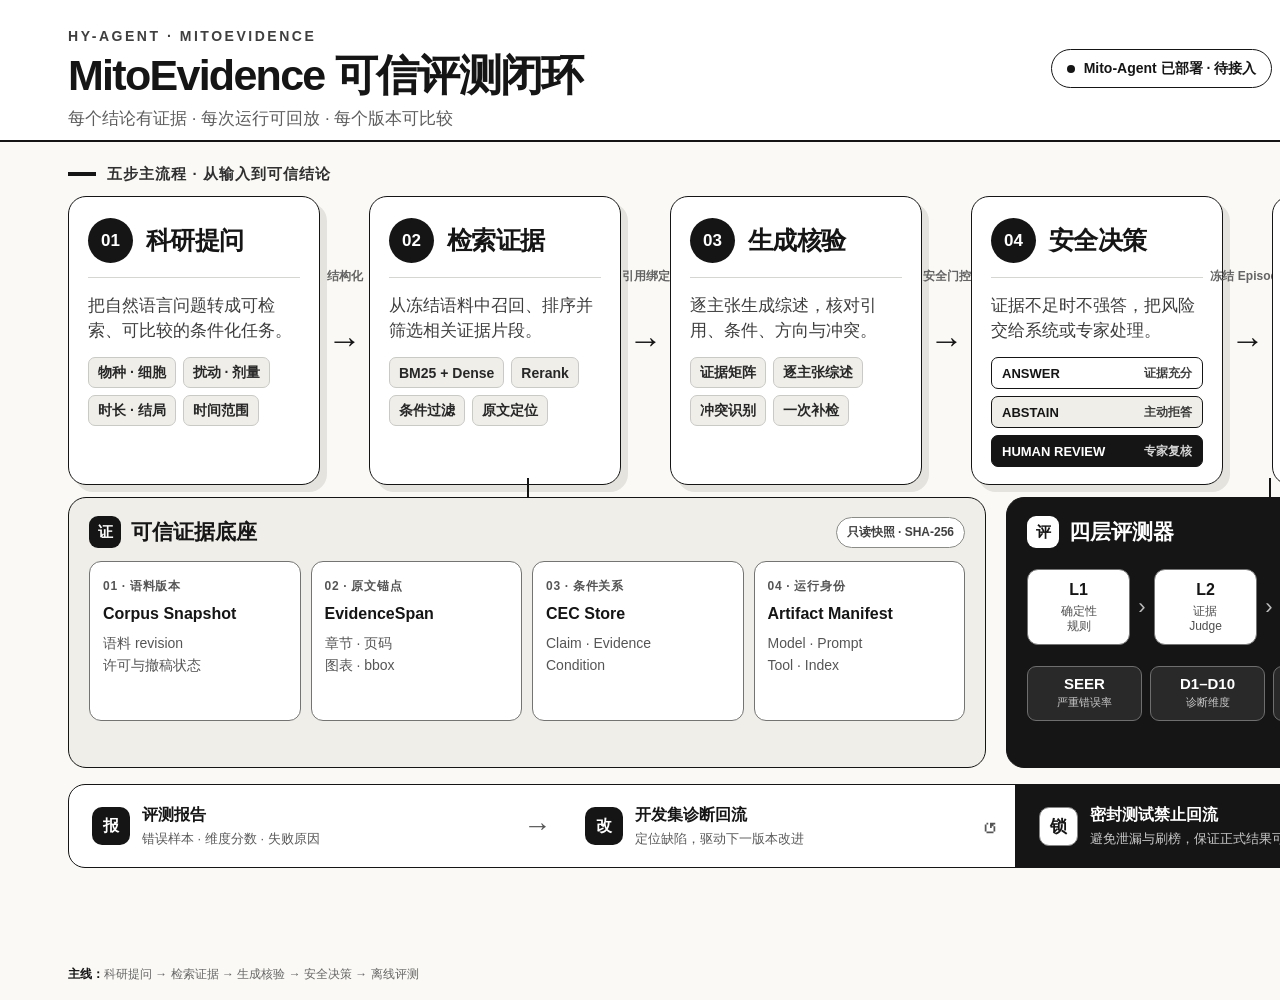
==== commit 577d7e67: "docs: condense README and adopt monochrome architecture visual" ====
--- a/assets/mitoevidence-architecture.html
+++ b/assets/mitoevidence-architecture.html
@@ -6,18 +6,13 @@
   <title>MitoEvidence 五步可信闭环</title>
   <style>
     :root {
-      --bg: #07111f;
-      --surface: #0d1c30;
-      --line: #27415f;
-      --text: #f3f8ff;
-      --muted: #b5c6da;
-      --blue: #64b5ff;
-      --cyan: #51d6d1;
-      --indigo: #8ea2ff;
-      --amber: #ffc46b;
-      --violet: #bd9bff;
-      --green: #68e0ad;
-      --danger: #ff8d9d;
+      --ink: #151515;
+      --muted: #5d5d5d;
+      --paper: #faf9f5;
+      --white: #ffffff;
+      --soft: #efeee9;
+      --soft-2: #e4e3dd;
+      --line: #222222;
     }
 
     * { box-sizing: border-box; }
@@ -28,8 +23,8 @@
       height: 1000px;
       margin: 0;
       overflow: hidden;
-      color: var(--text);
-      background: var(--bg);
+      color: var(--ink);
+      background: #deddd7;
       font-family: "Segoe UI", "Microsoft YaHei", "PingFang SC", Arial, sans-serif;
     }
 
@@ -38,42 +33,25 @@
       width: 1600px;
       height: 1000px;
       overflow: hidden;
-      background:
-        radial-gradient(circle at 12% 8%, rgba(75, 183, 255, .17), transparent 26%),
-        radial-gradient(circle at 91% 20%, rgba(189, 155, 255, .13), transparent 23%),
-        linear-gradient(145deg, #07111f 0%, #09172a 52%, #07111f 100%);
-      isolation: isolate;
-    }
-
-    .canvas::before {
-      position: absolute;
-      inset: 0;
-      z-index: -1;
-      content: "";
-      opacity: .2;
-      background-image:
-        linear-gradient(rgba(124, 162, 205, .12) 1px, transparent 1px),
-        linear-gradient(90deg, rgba(124, 162, 205, .12) 1px, transparent 1px);
-      background-size: 48px 48px;
-      mask-image: linear-gradient(to bottom, #000 0%, transparent 72%);
+      background: var(--paper);
     }
 
     header {
       height: 142px;
-      padding: 30px 68px 24px;
+      padding: 28px 68px 22px;
       display: flex;
       align-items: flex-start;
       justify-content: space-between;
-      border-bottom: 1px solid rgba(111, 151, 196, .2);
-      background: linear-gradient(180deg, rgba(13, 29, 50, .94), rgba(7, 17, 31, .55));
+      border-bottom: 2px solid var(--ink);
+      background: var(--white);
     }
 
     .eyebrow {
-      margin-bottom: 6px;
-      color: var(--cyan);
-      font-size: 15px;
-      font-weight: 800;
-      letter-spacing: .16em;
+      margin-bottom: 7px;
+      color: #3f3f3f;
+      font-size: 14px;
+      font-weight: 850;
+      letter-spacing: .18em;
     }
 
     h1 {
@@ -87,13 +65,12 @@
       margin-top: 8px;
       color: var(--muted);
       font-size: 17px;
-      letter-spacing: .01em;
     }
 
     .status-group {
       display: flex;
       gap: 10px;
-      padding-top: 20px;
+      padding-top: 21px;
     }
 
     .status {
@@ -102,116 +79,80 @@
       gap: 9px;
       height: 39px;
       padding: 0 15px;
-      border: 1px solid rgba(124, 165, 211, .3);
+      border: 1.5px solid var(--ink);
       border-radius: 999px;
-      color: #dceaff;
-      background: rgba(18, 39, 65, .9);
+      color: var(--ink);
+      background: var(--white);
       font-size: 14px;
-      font-weight: 700;
+      font-weight: 750;
       white-space: nowrap;
     }
 
     .status i {
-      width: 9px;
-      height: 9px;
+      width: 8px;
+      height: 8px;
       border-radius: 50%;
-      background: var(--green);
-      box-shadow: 0 0 14px rgba(104, 224, 173, .72);
-    }
-
-    main { padding: 18px 68px 0; }
+      background: var(--ink);
+    }
+
+    main { padding: 17px 68px 0; }
 
     .section-kicker {
       display: flex;
       align-items: center;
-      gap: 12px;
-      height: 29px;
-      color: #d8e6f7;
+      gap: 11px;
+      height: 30px;
+      color: #303030;
       font-size: 15px;
-      font-weight: 800;
-      letter-spacing: .08em;
+      font-weight: 850;
+      letter-spacing: .07em;
     }
 
     .section-kicker::before {
-      width: 26px;
-      height: 3px;
-      border-radius: 999px;
+      width: 28px;
+      height: 4px;
       content: "";
-      background: linear-gradient(90deg, var(--blue), var(--cyan));
-      box-shadow: 0 0 15px rgba(81, 214, 209, .42);
+      background: var(--ink);
     }
 
     .flow {
       display: grid;
       grid-template-columns: 252px 49px 252px 49px 252px 49px 252px 49px 252px;
-      align-items: stretch;
       width: 1464px;
       height: 282px;
       margin-top: 7px;
     }
 
     .stage {
-      --accent: var(--blue);
       position: relative;
       min-width: 0;
-      overflow: hidden;
-      padding: 22px 20px 18px;
-      border: 1px solid rgba(120, 160, 204, .28);
-      border-radius: 22px;
-      background: linear-gradient(155deg, rgba(20, 43, 70, .97), rgba(11, 27, 47, .98));
-      box-shadow: 0 16px 35px rgba(0, 0, 0, .18), inset 0 1px 0 rgba(255, 255, 255, .05);
-    }
-
-    .stage::before {
-      position: absolute;
-      top: 0;
-      left: 0;
-      right: 0;
-      height: 5px;
-      content: "";
-      background: var(--accent);
-      box-shadow: 0 0 22px var(--accent);
-    }
-
-    .stage::after {
-      position: absolute;
-      right: -48px;
-      bottom: -55px;
-      width: 150px;
-      height: 150px;
-      border-radius: 50%;
-      content: "";
-      background: radial-gradient(circle, color-mix(in srgb, var(--accent) 18%, transparent), transparent 68%);
-    }
-
-    .stage-1 { --accent: var(--blue); }
-    .stage-2 { --accent: var(--cyan); }
-    .stage-3 { --accent: var(--indigo); }
-    .stage-4 { --accent: var(--amber); }
-    .stage-5 { --accent: var(--violet); }
+      padding: 21px 19px 17px;
+      border: 1.7px solid var(--ink);
+      border-radius: 18px;
+      background: var(--white);
+      box-shadow: 7px 7px 0 var(--soft-2);
+    }
 
     .stage-head {
-      position: relative;
-      z-index: 1;
       display: flex;
       align-items: center;
       gap: 13px;
       margin-bottom: 16px;
+      padding-bottom: 14px;
+      border-bottom: 1px solid #d5d5d1;
     }
 
     .stage-no {
       display: grid;
       place-items: center;
-      flex: 0 0 46px;
-      width: 46px;
-      height: 46px;
-      border: 1px solid color-mix(in srgb, var(--accent) 62%, transparent);
-      border-radius: 15px;
-      color: #071421;
-      background: var(--accent);
-      font-size: 18px;
+      flex: 0 0 45px;
+      width: 45px;
+      height: 45px;
+      border-radius: 50%;
+      color: var(--white);
+      background: var(--ink);
+      font-size: 17px;
       font-weight: 900;
-      box-shadow: 0 8px 20px color-mix(in srgb, var(--accent) 22%, transparent);
     }
 
     .stage h2 {
@@ -222,18 +163,14 @@
     }
 
     .stage p {
-      position: relative;
-      z-index: 1;
       min-height: 48px;
       margin: 0 0 14px;
-      color: #d6e2f1;
+      color: #3d3d3d;
       font-size: 17px;
       line-height: 1.45;
     }
 
     .tags {
-      position: relative;
-      z-index: 1;
       display: flex;
       flex-wrap: wrap;
       gap: 7px;
@@ -244,17 +181,15 @@
       align-items: center;
       min-height: 31px;
       padding: 5px 9px;
-      border: 1px solid rgba(145, 177, 211, .2);
-      border-radius: 9px;
-      color: #c8d8ea;
-      background: rgba(5, 18, 33, .64);
+      border: 1px solid #c9c9c5;
+      border-radius: 7px;
+      color: #272727;
+      background: var(--soft);
       font-size: 14px;
-      font-weight: 650;
+      font-weight: 680;
     }
 
     .decision-grid {
-      position: relative;
-      z-index: 1;
       display: grid;
       gap: 7px;
     }
@@ -265,48 +200,43 @@
       justify-content: space-between;
       height: 32px;
       padding: 0 10px;
-      border: 1px solid rgba(255, 196, 107, .25);
-      border-radius: 9px;
-      color: #ffe4b7;
-      background: rgba(67, 44, 18, .42);
+      border: 1.4px solid var(--ink);
+      border-radius: 7px;
+      color: var(--ink);
+      background: var(--white);
       font-size: 13px;
-      font-weight: 850;
-    }
-
-    .decision span { color: #e9d0a8; font-size: 12px; font-weight: 600; }
-
-    .arrow {
+      font-weight: 900;
+    }
+
+    .decision:nth-child(2) { background: var(--soft); }
+
+    .decision:nth-child(3) {
+      color: var(--white);
+      background: var(--ink);
+    }
+
+    .decision span {
+      color: inherit;
+      font-size: 12px;
+      font-weight: 650;
+      opacity: .82;
+    }
+
+    .connector {
       position: relative;
       display: flex;
       align-items: center;
       justify-content: center;
-    }
-
-    .arrow::before {
-      width: 31px;
-      height: 4px;
-      border-radius: 999px;
-      content: "";
-      background: linear-gradient(90deg, rgba(103, 182, 255, .55), rgba(81, 214, 209, .95));
-      box-shadow: 0 0 15px rgba(81, 214, 209, .38);
-    }
-
-    .arrow::after {
+      color: var(--ink);
+      font-size: 34px;
+      font-weight: 400;
+    }
+
+    .connector span {
       position: absolute;
-      right: 6px;
-      width: 14px;
-      height: 14px;
-      border-top: 4px solid var(--cyan);
-      border-right: 4px solid var(--cyan);
-      content: "";
-      transform: rotate(45deg);
-    }
-
-    .arrow span {
-      position: absolute;
-      top: 70px;
+      top: 72px;
       left: 50%;
-      color: #8fa7c1;
+      color: #646464;
       font-size: 12px;
       font-weight: 700;
       white-space: nowrap;
@@ -323,28 +253,27 @@
 
     .support-panel {
       position: relative;
-      padding: 19px 21px 18px;
-      border: 1px solid rgba(116, 158, 204, .26);
-      border-radius: 21px;
-      background: linear-gradient(160deg, rgba(15, 34, 57, .95), rgba(9, 24, 42, .96));
-      box-shadow: inset 0 1px 0 rgba(255, 255, 255, .04);
+      padding: 18px 20px;
+      border: 1.7px solid var(--ink);
+      border-radius: 18px;
+      background: var(--soft);
     }
 
     .support-panel::before {
       position: absolute;
       top: -20px;
       left: 50%;
-      width: 2px;
+      width: 1.5px;
       height: 20px;
       content: "";
-      background: linear-gradient(to top, rgba(81, 214, 209, .75), transparent);
+      background: var(--ink);
     }
 
     .support-title {
       display: flex;
       align-items: center;
       justify-content: space-between;
-      margin-bottom: 14px;
+      margin-bottom: 13px;
     }
 
     .support-title h3 {
@@ -353,30 +282,27 @@
       gap: 10px;
       margin: 0;
       font-size: 21px;
-      letter-spacing: -.01em;
     }
 
     .support-title h3 i {
       display: grid;
       place-items: center;
-      width: 31px;
-      height: 31px;
-      border-radius: 10px;
-      color: #061321;
-      background: var(--cyan);
+      width: 32px;
+      height: 32px;
+      border-radius: 9px;
+      color: var(--white);
+      background: var(--ink);
       font-style: normal;
       font-size: 15px;
       font-weight: 900;
     }
 
-    .eval-panel .support-title h3 i { background: var(--violet); }
-
     .mini-status {
       padding: 6px 10px;
-      border: 1px solid rgba(111, 202, 192, .34);
+      border: 1px solid #8b8b88;
       border-radius: 999px;
-      color: #a8eee5;
-      background: rgba(19, 68, 66, .42);
+      color: #414141;
+      background: var(--white);
       font-size: 12px;
       font-weight: 800;
     }
@@ -388,35 +314,53 @@
     }
 
     .evidence-card {
-      min-height: 158px;
-      padding: 15px 13px;
-      border: 1px solid rgba(92, 188, 207, .22);
-      border-radius: 15px;
-      background: rgba(10, 30, 49, .9);
+      min-height: 160px;
+      padding: 14px 13px;
+      border: 1.3px solid #747472;
+      border-radius: 12px;
+      background: var(--white);
+    }
+
+    .evidence-card em {
+      display: inline-block;
+      margin-bottom: 9px;
+      color: #555;
+      font-style: normal;
+      font-size: 12px;
+      font-weight: 900;
+      letter-spacing: .06em;
     }
 
     .evidence-card b {
       display: block;
       margin-bottom: 9px;
-      color: #f1f8ff;
+      color: var(--ink);
       font-size: 16px;
       line-height: 1.25;
     }
 
     .evidence-card span {
-      color: #aec2d6;
+      color: #555;
       font-size: 14px;
       line-height: 1.55;
     }
 
-    .evidence-card em {
-      display: inline-block;
-      margin-bottom: 9px;
-      color: var(--cyan);
-      font-style: normal;
-      font-size: 12px;
-      font-weight: 900;
-      letter-spacing: .08em;
+    .eval-panel {
+      color: var(--white);
+      background: var(--ink);
+    }
+
+    .eval-panel::before { background: var(--ink); }
+
+    .eval-panel .support-title h3 i {
+      color: var(--ink);
+      background: var(--white);
+    }
+
+    .eval-panel .mini-status {
+      border-color: #767676;
+      color: var(--white);
+      background: #2a2a2a;
     }
 
     .eval-flow {
@@ -431,15 +375,16 @@
       place-items: center;
       height: 76px;
       padding: 8px 5px;
-      border: 1px solid rgba(189, 155, 255, .28);
-      border-radius: 13px;
-      background: rgba(38, 28, 69, .5);
+      border: 1px solid #747474;
+      border-radius: 11px;
+      color: var(--ink);
+      background: var(--white);
       text-align: center;
     }
 
-    .eval-step b { color: #dac9ff; font-size: 16px; }
-    .eval-step span { color: #c5b8dd; font-size: 12px; line-height: 1.25; }
-    .eval-arrow { color: #9e84db; font-size: 20px; font-weight: 900; text-align: center; }
+    .eval-step b { font-size: 16px; }
+    .eval-step span { color: #4f4f4f; font-size: 12px; line-height: 1.25; }
+    .eval-arrow { color: #bdbdbd; font-size: 22px; text-align: center; }
 
     .metrics {
       display: grid;
@@ -451,14 +396,15 @@
     .metric {
       height: 55px;
       padding: 8px 4px;
-      border: 1px solid rgba(136, 164, 199, .23);
-      border-radius: 11px;
-      background: rgba(7, 21, 37, .72);
+      border: 1px solid #6e6e6e;
+      border-radius: 9px;
+      color: var(--white);
+      background: #292929;
       text-align: center;
     }
 
-    .metric b { display: block; color: #f1f6ff; font-size: 15px; }
-    .metric span { color: #9fb4ca; font-size: 11px; }
+    .metric b { display: block; font-size: 15px; }
+    .metric span { color: #c9c9c9; font-size: 11px; }
 
     .feedback {
       display: grid;
@@ -466,10 +412,10 @@
       align-items: center;
       height: 84px;
       margin-top: 16px;
-      padding: 0 24px;
-      border: 1px solid rgba(255, 196, 107, .24);
-      border-radius: 19px;
-      background: linear-gradient(90deg, rgba(62, 43, 19, .48), rgba(22, 36, 56, .78), rgba(34, 27, 63, .58));
+      overflow: hidden;
+      border: 1.7px solid var(--ink);
+      border-radius: 17px;
+      background: var(--white);
     }
 
     .feedback-item {
@@ -477,6 +423,7 @@
       align-items: center;
       gap: 12px;
       min-width: 0;
+      padding: 0 23px;
     }
 
     .feedback-icon {
@@ -485,25 +432,27 @@
       flex: 0 0 38px;
       width: 38px;
       height: 38px;
-      border-radius: 12px;
-      color: #071421;
-      background: var(--amber);
+      border-radius: 10px;
+      color: var(--white);
+      background: var(--ink);
       font-size: 16px;
       font-weight: 950;
       font-style: normal;
     }
 
     .feedback-item b { display: block; margin-bottom: 3px; font-size: 16px; }
-    .feedback-item span { color: #b8c8da; font-size: 13px; }
-    .feedback-arrow { color: #7791ae; font-size: 28px; text-align: center; }
+    .feedback-item span { color: #5a5a5a; font-size: 13px; }
+    .feedback-arrow { color: #555; font-size: 28px; text-align: center; }
 
     .lock-note {
       display: flex;
       align-items: center;
+      align-self: stretch;
       gap: 12px;
       min-width: 0;
-      padding-left: 15px;
-      border-left: 1px solid rgba(255, 141, 157, .28);
+      padding: 0 24px;
+      color: var(--white);
+      background: var(--ink);
     }
 
     .lock {
@@ -512,16 +461,17 @@
       flex: 0 0 39px;
       width: 39px;
       height: 39px;
-      border: 1px solid rgba(255, 141, 157, .4);
-      border-radius: 12px;
-      color: var(--danger);
-      background: rgba(88, 27, 39, .34);
-      font-size: 20px;
+      border: 1px solid #858585;
+      border-radius: 10px;
+      color: var(--ink);
+      background: var(--white);
+      font-size: 17px;
       font-style: normal;
-    }
-
-    .lock-note b { display: block; margin-bottom: 3px; color: #ffd0d7; font-size: 16px; }
-    .lock-note span { color: #c5aeb6; font-size: 13px; }
+      font-weight: 900;
+    }
+
+    .lock-note b { display: block; margin-bottom: 3px; font-size: 16px; }
+    .lock-note span { color: #c9c9c9; font-size: 13px; }
 
     footer {
       position: absolute;
@@ -531,11 +481,11 @@
       display: flex;
       align-items: center;
       justify-content: space-between;
-      color: #849bb5;
+      color: #666;
       font-size: 12px;
     }
 
-    footer strong { color: #b9ccdf; }
+    footer strong { color: var(--ink); }
   </style>
 </head>
 <body>
@@ -543,11 +493,11 @@
     <header>
       <div>
         <div class="eyebrow">HY-AGENT · MITOEVIDENCE</div>
-        <h1>一张图看懂：从科研问题到可信评测</h1>
-        <div class="subtitle">让每个结论有证据、每次运行可回放、每个版本可比较</div>
+        <h1>MitoEvidence 可信评测闭环</h1>
+        <div class="subtitle">每个结论有证据 · 每次运行可回放 · 每个版本可比较</div>
       </div>
       <div class="status-group" aria-label="当前建设状态">
-        <span class="status"><i></i>Mito-Agent 已落地 · 待接入</span>
+        <span class="status"><i></i>Mito-Agent 已部署 · 待接入</span>
         <span class="status"><i></i>OpenCompass 评测平台已构建</span>
       </div>
     </header>
@@ -556,42 +506,42 @@
       <div class="section-kicker">五步主流程 · 从输入到可信结论</div>
 
       <section class="flow" aria-label="五步主流程">
-        <article class="stage stage-1">
+        <article class="stage">
           <div class="stage-head"><span class="stage-no">01</span><h2>科研提问</h2></div>
-          <p>先把自然语言问题变成可检索、可比较的条件化任务。</p>
+          <p>把自然语言问题转成可检索、可比较的条件化任务。</p>
           <div class="tags">
             <span class="tag">物种 · 细胞</span><span class="tag">扰动 · 剂量</span>
             <span class="tag">时长 · 结局</span><span class="tag">时间范围</span>
           </div>
         </article>
 
-        <div class="arrow"><span>结构化</span></div>
-
-        <article class="stage stage-2">
+        <div class="connector">→<span>结构化</span></div>
+
+        <article class="stage">
           <div class="stage-head"><span class="stage-no">02</span><h2>检索证据</h2></div>
-          <p>从冻结语料中召回、排序并筛选真正相关的证据片段。</p>
+          <p>从冻结语料中召回、排序并筛选相关证据片段。</p>
           <div class="tags">
             <span class="tag">BM25 + Dense</span><span class="tag">Rerank</span>
             <span class="tag">条件过滤</span><span class="tag">原文定位</span>
           </div>
         </article>
 
-        <div class="arrow"><span>引用绑定</span></div>
-
-        <article class="stage stage-3">
+        <div class="connector">→<span>引用绑定</span></div>
+
+        <article class="stage">
           <div class="stage-head"><span class="stage-no">03</span><h2>生成核验</h2></div>
-          <p>逐主张生成综述，并检查引用、条件、效应方向与冲突。</p>
+          <p>逐主张生成综述，核对引用、条件、方向与冲突。</p>
           <div class="tags">
             <span class="tag">证据矩阵</span><span class="tag">逐主张综述</span>
             <span class="tag">冲突识别</span><span class="tag">一次补检</span>
           </div>
         </article>
 
-        <div class="arrow"><span>安全门控</span></div>
-
-        <article class="stage stage-4">
+        <div class="connector">→<span>安全门控</span></div>
+
+        <article class="stage">
           <div class="stage-head"><span class="stage-no">04</span><h2>安全决策</h2></div>
-          <p>证据不足时不强答，把风险明确交给系统或专家处理。</p>
+          <p>证据不足时不强答，把风险交给系统或专家处理。</p>
           <div class="decision-grid">
             <div class="decision">ANSWER <span>证据充分</span></div>
             <div class="decision">ABSTAIN <span>主动拒答</span></div>
@@ -599,9 +549,9 @@
           </div>
         </article>
 
-        <div class="arrow"><span>冻结 Episode</span></div>
-
-        <article class="stage stage-5">
+        <div class="connector">→<span>冻结 Episode</span></div>
+
+        <article class="stage">
           <div class="stage-head"><span class="stage-no">05</span><h2>离线评测</h2></div>
           <p>封存输入、轨迹、证据与版本，统一进入 OpenCompass。</p>
           <div class="tags">
@@ -612,7 +562,7 @@
       </section>
 
       <section class="support" aria-label="两层支撑能力">
-        <article class="support-panel evidence-panel">
+        <article class="support-panel">
           <div class="support-title">
             <h3><i>证</i>可信证据底座</h3>
             <span class="mini-status">只读快照 · SHA-256</span>
@@ -654,7 +604,8 @@
       </section>
     </main>
 
-    <footer><span><strong>主线：</strong>科研提问 → 检索证据 → 生成核验 → 安全决策 → 离线评测</span><span>MitoEvidence Architecture · V1.2</span></footer>
+    <footer><span><strong>主线：</strong>科研提问 → 检索证据 → 生成核验 → 安全决策 → 离线评测</span><span>MitoEvidence Architecture · V1.3</span></footer>
   </section>
 </body>
 </html>
+
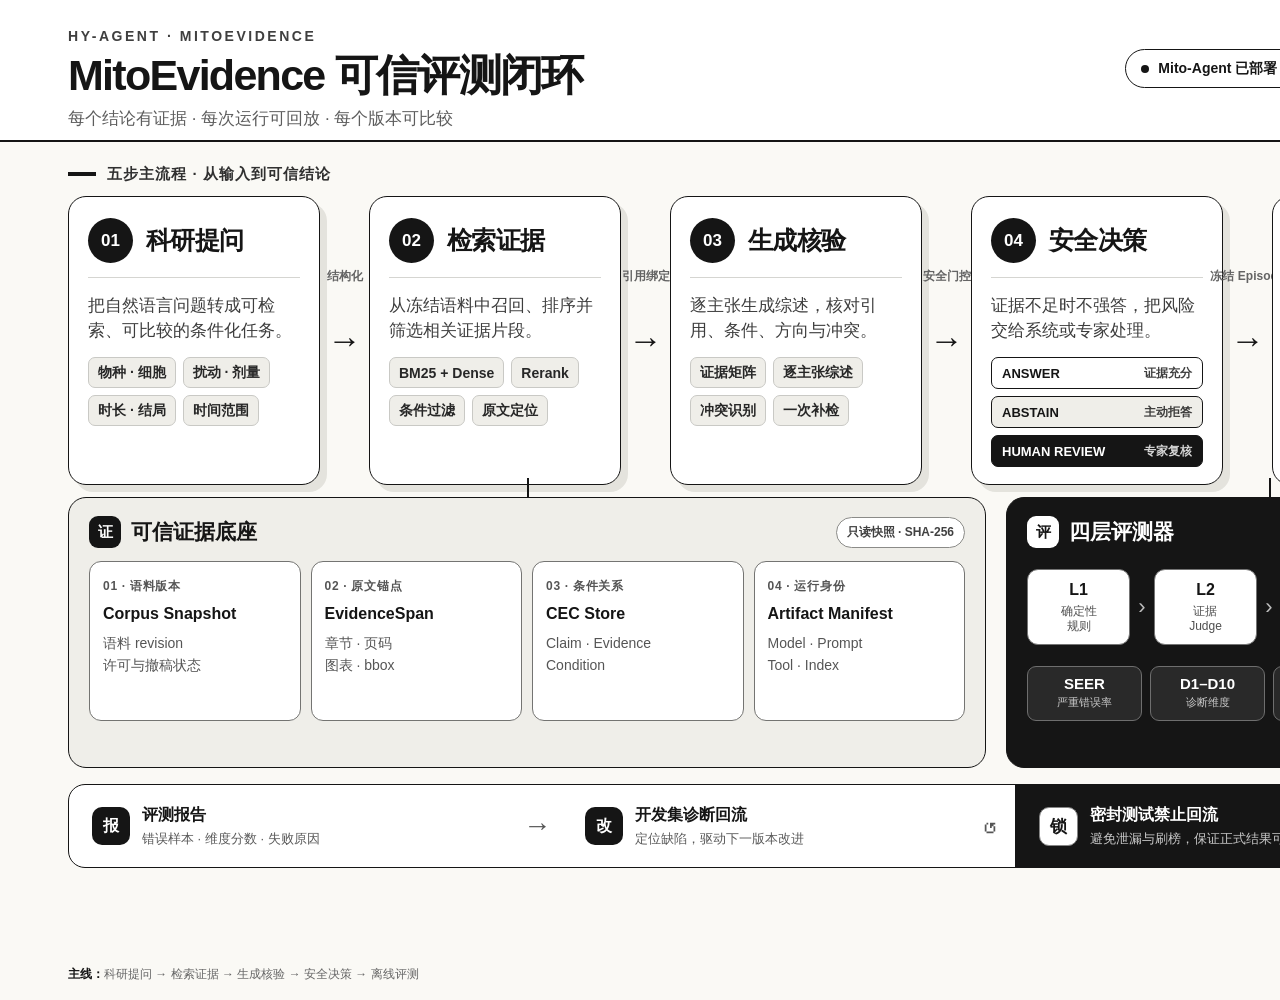
==== commit 43e5ce22: "docs: remove platform-specific and reuse wording" ====
--- a/assets/mitoevidence-architecture.html
+++ b/assets/mitoevidence-architecture.html
@@ -498,7 +498,7 @@
       </div>
       <div class="status-group" aria-label="当前建设状态">
         <span class="status"><i></i>Mito-Agent 已部署 · 待接入</span>
-        <span class="status"><i></i>OpenCompass 评测平台已构建</span>
+        <span class="status"><i></i>离线评测平台已构建</span>
       </div>
     </header>
 
@@ -553,7 +553,7 @@
 
         <article class="stage">
           <div class="stage-head"><span class="stage-no">05</span><h2>离线评测</h2></div>
-          <p>封存输入、轨迹、证据与版本，统一进入 OpenCompass。</p>
+          <p>封存输入、轨迹、证据与版本，统一进入评测平台。</p>
           <div class="tags">
             <span class="tag">可回放</span><span class="tag">可比较</span>
             <span class="tag">可审计</span><span class="tag">可复现</span>
@@ -608,4 +608,3 @@
   </section>
 </body>
 </html>
-
